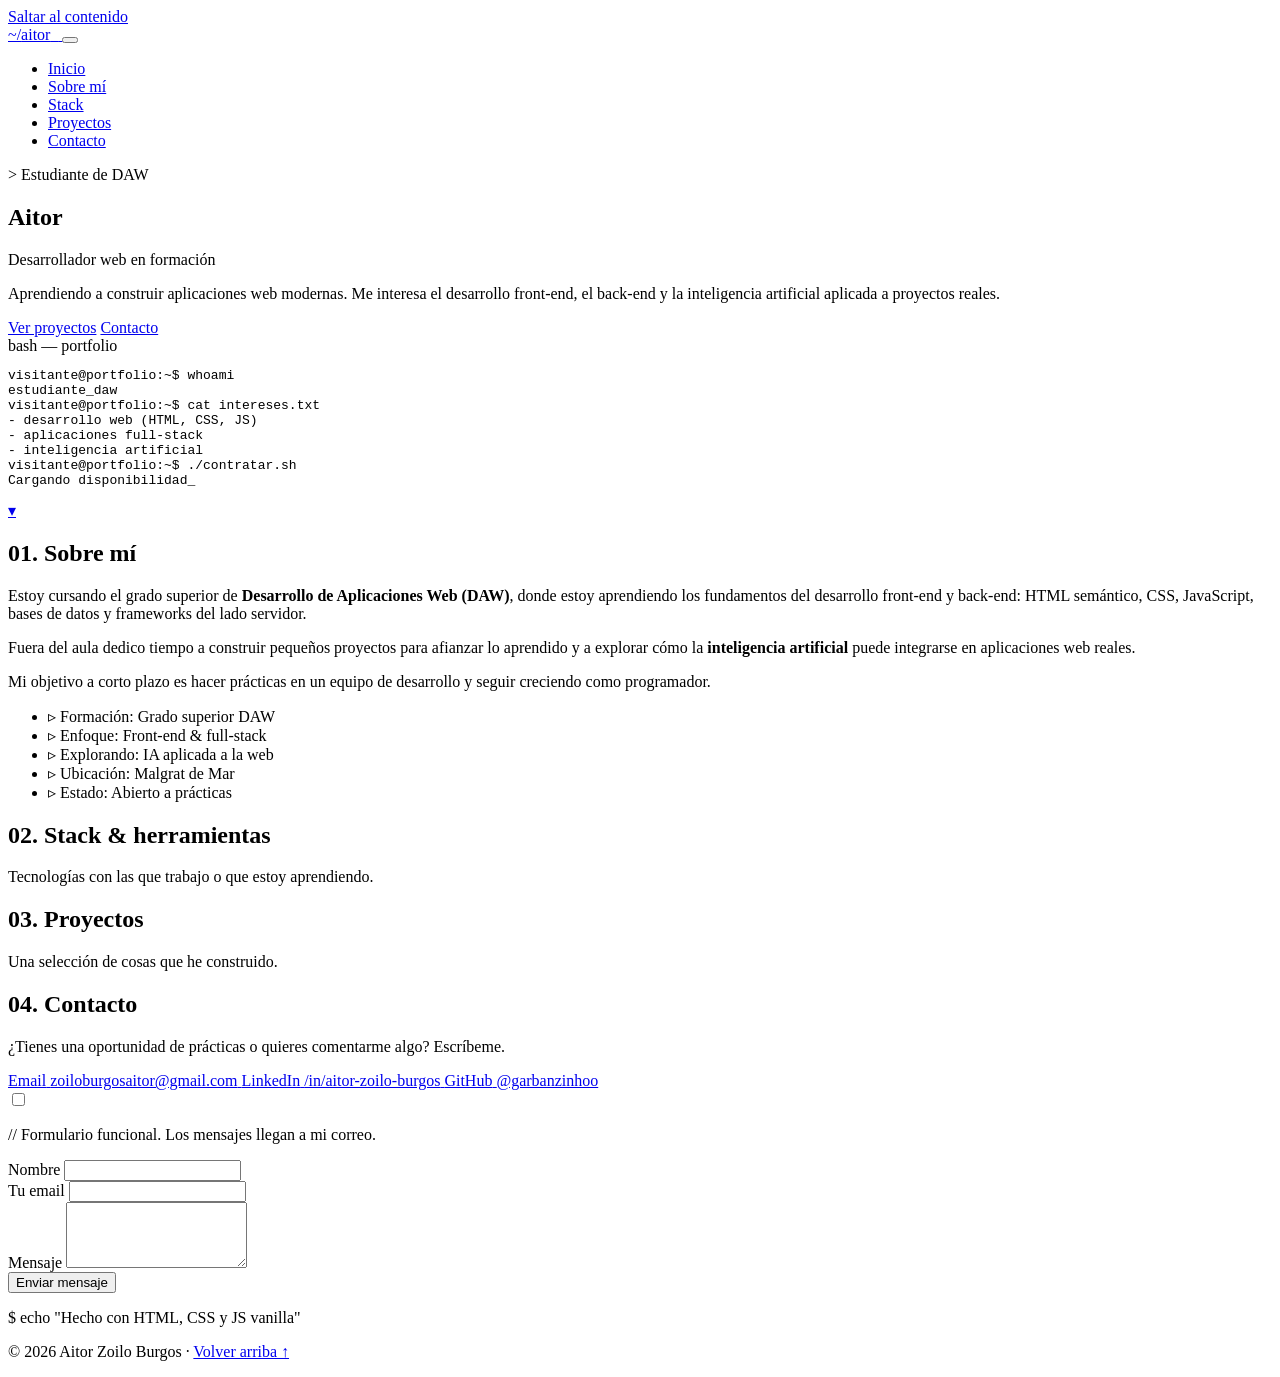
==== index.html @ f39ef953 "Add initial portfolio website structure Initial commit of the portfolio website for Aitor Zoilo Burg" ====
<!DOCTYPE html>
<html lang="es">
<head>
  <meta charset="UTF-8" />
  <meta name="viewport" content="width=device-width, initial-scale=1.0" />

  <title>Aitor Zoilo Burgos — Estudiante de DAW</title>
  <meta name="description" content="Portfolio de Aitor Zoilo Burgos, estudiante de Desarrollo de Aplicaciones Web (DAW). Desarrollo web, aplicaciones e IA." />
  <meta name="author" content="Aitor Zoilo Burgos" />

  <!-- Open Graph (opcional, para cuando compartas el enlace) -->
  <meta property="og:title" content="Aitor Zoilo Burgos — Portfolio" />
  <meta property="og:description" content="Estudiante de DAW · Desarrollo web en formación" />
  <meta property="og:type" content="website" />

  <link rel="icon" href="assets/favicon.svg" type="image/svg+xml" />
  <link rel="stylesheet" href="css/styles.css" />
</head>
<body>
  <a class="skip-link" href="#inicio">Saltar al contenido</a>

  <!-- ============================ NAV ============================ -->
  <header class="site-header" id="top">
    <div class="container nav-inner">
      <a href="#inicio" class="brand" aria-label="Ir al inicio">
        <span class="brand-prompt">~/</span><span class="brand-name">aitor</span><span class="brand-caret" aria-hidden="true">_</span>
      </a>

      <button
        class="nav-toggle"
        id="navToggle"
        aria-expanded="false"
        aria-controls="navMenu"
        aria-label="Abrir menú de navegación"
      >
        <span class="nav-toggle-bar" aria-hidden="true"></span>
        <span class="nav-toggle-bar" aria-hidden="true"></span>
        <span class="nav-toggle-bar" aria-hidden="true"></span>
      </button>

      <nav class="nav" aria-label="Navegación principal">
        <ul class="nav-menu" id="navMenu">
          <li><a href="#inicio">Inicio</a></li>
          <li><a href="#sobre-mi">Sobre mí</a></li>
          <li><a href="#stack">Stack</a></li>
          <li><a href="#proyectos">Proyectos</a></li>
          <li><a href="#contacto">Contacto</a></li>
        </ul>
      </nav>
    </div>
  </header>

  <main>
    <!-- ============================ HERO ============================ -->
    <section id="inicio" class="hero">
      <div class="container hero-inner">
        <div class="hero-text reveal">
          <p class="hero-eyebrow"><span class="accent">&gt;</span> Estudiante de DAW</p>

          <h1 class="hero-title">Aitor</h1>

          <p class="hero-role">
            Desarrollador web <span class="accent">en formación</span>
          </p>

          <p class="hero-tagline">
            <!-- TODO: 1–2 frases de presentación -->
            Aprendiendo a construir aplicaciones web modernas. Me interesa el
            desarrollo front-end, el back-end y la inteligencia artificial
            aplicada a proyectos reales.
          </p>

          <div class="hero-cta">
            <a href="#proyectos" class="btn btn-primary">Ver proyectos</a>
            <a href="#contacto" class="btn btn-ghost">Contacto</a>
          </div>
        </div>

        <!-- Detalle decorativo tipo terminal -->
        <div class="terminal reveal" aria-hidden="true">
          <div class="terminal-bar">
            <span class="terminal-dot"></span>
            <span class="terminal-dot"></span>
            <span class="terminal-dot"></span>
            <span class="terminal-title">bash — portfolio</span>
          </div>
          <pre class="terminal-body"><code><span class="t-prompt">visitante@portfolio:~$</span> whoami
<span class="t-out">estudiante_daw</span>
<span class="t-prompt">visitante@portfolio:~$</span> cat intereses.txt
<span class="t-out">- desarrollo web (HTML, CSS, JS)
- aplicaciones full-stack
- inteligencia artificial</span>
<span class="t-prompt">visitante@portfolio:~$</span> ./contratar.sh
<span class="t-out t-typing">Cargando disponibilidad</span><span class="t-caret">_</span></code></pre>
        </div>
      </div>

      <a href="#sobre-mi" class="scroll-hint" aria-label="Bajar a Sobre mí">
        <span aria-hidden="true">▾</span>
      </a>
    </section>

    <!-- ============================ SOBRE MÍ ============================ -->
    <section id="sobre-mi" class="section section-alt">
      <div class="container">
        <h2 class="section-title reveal"><span class="section-index">01.</span> Sobre mí</h2>

        <div class="about-grid">
          <div class="about-text reveal">
            <!-- TODO: reescribe con tu historia real -->
            <p>
              Estoy cursando el grado superior de <strong>Desarrollo de
              Aplicaciones Web (DAW)</strong>, donde estoy aprendiendo los
              fundamentos del desarrollo front-end y back-end: HTML semántico,
              CSS, JavaScript, bases de datos y frameworks del lado servidor.
            </p>
            <p>
              Fuera del aula dedico tiempo a construir pequeños proyectos para
              afianzar lo aprendido y a explorar cómo la <strong>inteligencia
              artificial</strong> puede integrarse en aplicaciones web reales.
            </p>
            <p>
              Mi objetivo a corto plazo es hacer prácticas en un equipo de
              desarrollo y seguir creciendo como programador.
            </p>
          </div>

          <ul class="about-facts reveal">
            <li><span class="accent">▹</span> Formación: Grado superior DAW</li>
            <li><span class="accent">▹</span> Enfoque: Front-end &amp; full-stack</li>
            <li><span class="accent">▹</span> Explorando: IA aplicada a la web</li>
            <li><span class="accent">▹</span> Ubicación: Malgrat de Mar</li>
            <li><span class="accent">▹</span> Estado: Abierto a prácticas</li>
          </ul>
        </div>
      </div>
    </section>

    <!-- ============================ STACK ============================ -->
    <section id="stack" class="section">
      <div class="container">
        <h2 class="section-title reveal"><span class="section-index">02.</span> Stack &amp; herramientas</h2>
        <p class="section-lead reveal">
          Tecnologías con las que trabajo o que estoy aprendiendo.
          <!-- TODO: edita el array `skills` en js/projects.js -->
        </p>

        <!-- Se rellena desde JS (array `skills` en js/projects.js) -->
        <ul class="skills-grid" id="skillsGrid" aria-live="polite"></ul>
      </div>
    </section>

    <!-- ============================ PROYECTOS ============================ -->
    <section id="proyectos" class="section section-alt">
      <div class="container">
        <h2 class="section-title reveal"><span class="section-index">03.</span> Proyectos</h2>
        <p class="section-lead reveal">
          Una selección de cosas que he construido.
          <!-- TODO: edita el array `projects` en js/projects.js -->
        </p>

        <!-- Se rellena desde JS (array `projects` en js/projects.js) -->
        <div class="projects-grid" id="projectsGrid"></div>

        <!-- Fallback si el JS no carga o el array está vacío -->
        <noscript>
          <p class="section-lead">Activa JavaScript para ver los proyectos.</p>
        </noscript>
      </div>
    </section>

    <!-- ============================ CONTACTO ============================ -->
    <section id="contacto" class="section">
      <div class="container contact-inner">
        <h2 class="section-title reveal"><span class="section-index">04.</span> Contacto</h2>
        <p class="section-lead reveal">
          ¿Tienes una oportunidad de prácticas o quieres comentarme algo?
          Escríbeme.
        </p>

        <div class="contact-links reveal">
          <a class="contact-link" href="mailto:zoiloburgosaitor@gmail.com">
            <span class="contact-link-label">Email</span>
            <span class="contact-link-value">zoiloburgosaitor@gmail.com</span>
          </a>
          <a class="contact-link" href="https://www.linkedin.com/in/aitor-zoilo-burgos-a5080728b" target="_blank" rel="noopener noreferrer">
            <span class="contact-link-label">LinkedIn</span>
            <span class="contact-link-value">/in/aitor-zoilo-burgos</span>
          </a>
          <a class="contact-link" href="https://github.com/garbanzinhoo" target="_blank" rel="noopener noreferrer">
            <span class="contact-link-label">GitHub</span>
            <span class="contact-link-value">@garbanzinhoo</span>
          </a>
        </div>

        <!-- Formulario REAL con Web3Forms (https://web3forms.com) — sin backend propio.
             Funciona desde cualquier sitio, incluido localhost. Envía el mensaje
             directamente al correo asociado al access_key.

             PASO ÚNICO (2 min, gratis, sin registro):
               1. Entra en https://web3forms.com
               2. Escribe tu correo (zoiloburgosaitor@gmail.com) y pulsa "Create Access Key".
               3. Te llega un "Access Key" (un UUID) al correo. Cópialo.
               4. Pégalo abajo en value="..." del input name="access_key".
             A partir de ahí, cada envío te llega por email. Plan gratuito: 250 envíos/mes. -->
        <form
          class="contact-form reveal"
          id="contactForm"
          action="https://api.web3forms.com/submit"
          method="POST"
          novalidate
        >
          <!-- Access Key de web3forms.com (asociada a zoiloburgosaitor@gmail.com) -->
          <input type="hidden" name="access_key" value="c14deaba-7ed2-4c0e-9a61-366bfb06e9a6" />
          <input type="hidden" name="subject" value="Nuevo mensaje desde el portfolio" />
          <input type="hidden" name="from_name" value="Portfolio · Aitor Zoilo Burgos" />
          <!-- Opcional: si quieres que sin JS te lleve a tu página de gracias,
               pon aquí la URL COMPLETA tras desplegar, p. ej.
               value="https://tu-portfolio.netlify.app/gracias.html" -->
          <input type="hidden" name="redirect" value="" />
          <!-- Trampa anti-spam de Web3Forms: debe quedarse SIN marcar -->
          <input type="checkbox" name="botcheck" class="hp-field" tabindex="-1" autocomplete="off" aria-hidden="true" />

          <p class="contact-form-note">
            <span class="accent">//</span> Formulario funcional. Los mensajes llegan a mi correo.
          </p>
          <div class="form-row">
            <label for="cf-name">Nombre</label>
            <input type="text" id="cf-name" name="name" autocomplete="name" required />
          </div>
          <div class="form-row">
            <label for="cf-email">Tu email</label>
            <input type="email" id="cf-email" name="email" autocomplete="email" required />
          </div>
          <div class="form-row">
            <label for="cf-message">Mensaje</label>
            <textarea id="cf-message" name="message" rows="4" required></textarea>
          </div>
          <button type="submit" class="btn btn-primary">Enviar mensaje</button>
          <p class="form-feedback" id="formFeedback" role="status" aria-live="polite"></p>
        </form>
      </div>
    </section>
  </main>

  <!-- ============================ FOOTER ============================ -->
  <footer class="site-footer">
    <div class="container footer-inner">
      <p>
        <span class="accent">$</span> echo "Hecho con HTML, CSS y JS vanilla"
      </p>
      <p class="footer-meta">
        &copy; <span id="year">2026</span> Aitor Zoilo Burgos ·
        <a href="#top">Volver arriba ↑</a>
      </p>
    </div>
  </footer>

  <!-- Datos primero, lógica después. Sin módulos: variables globales `projects` y `skills`. -->
  <script src="js/projects.js"></script>
  <script src="js/main.js"></script>
</body>
</html>
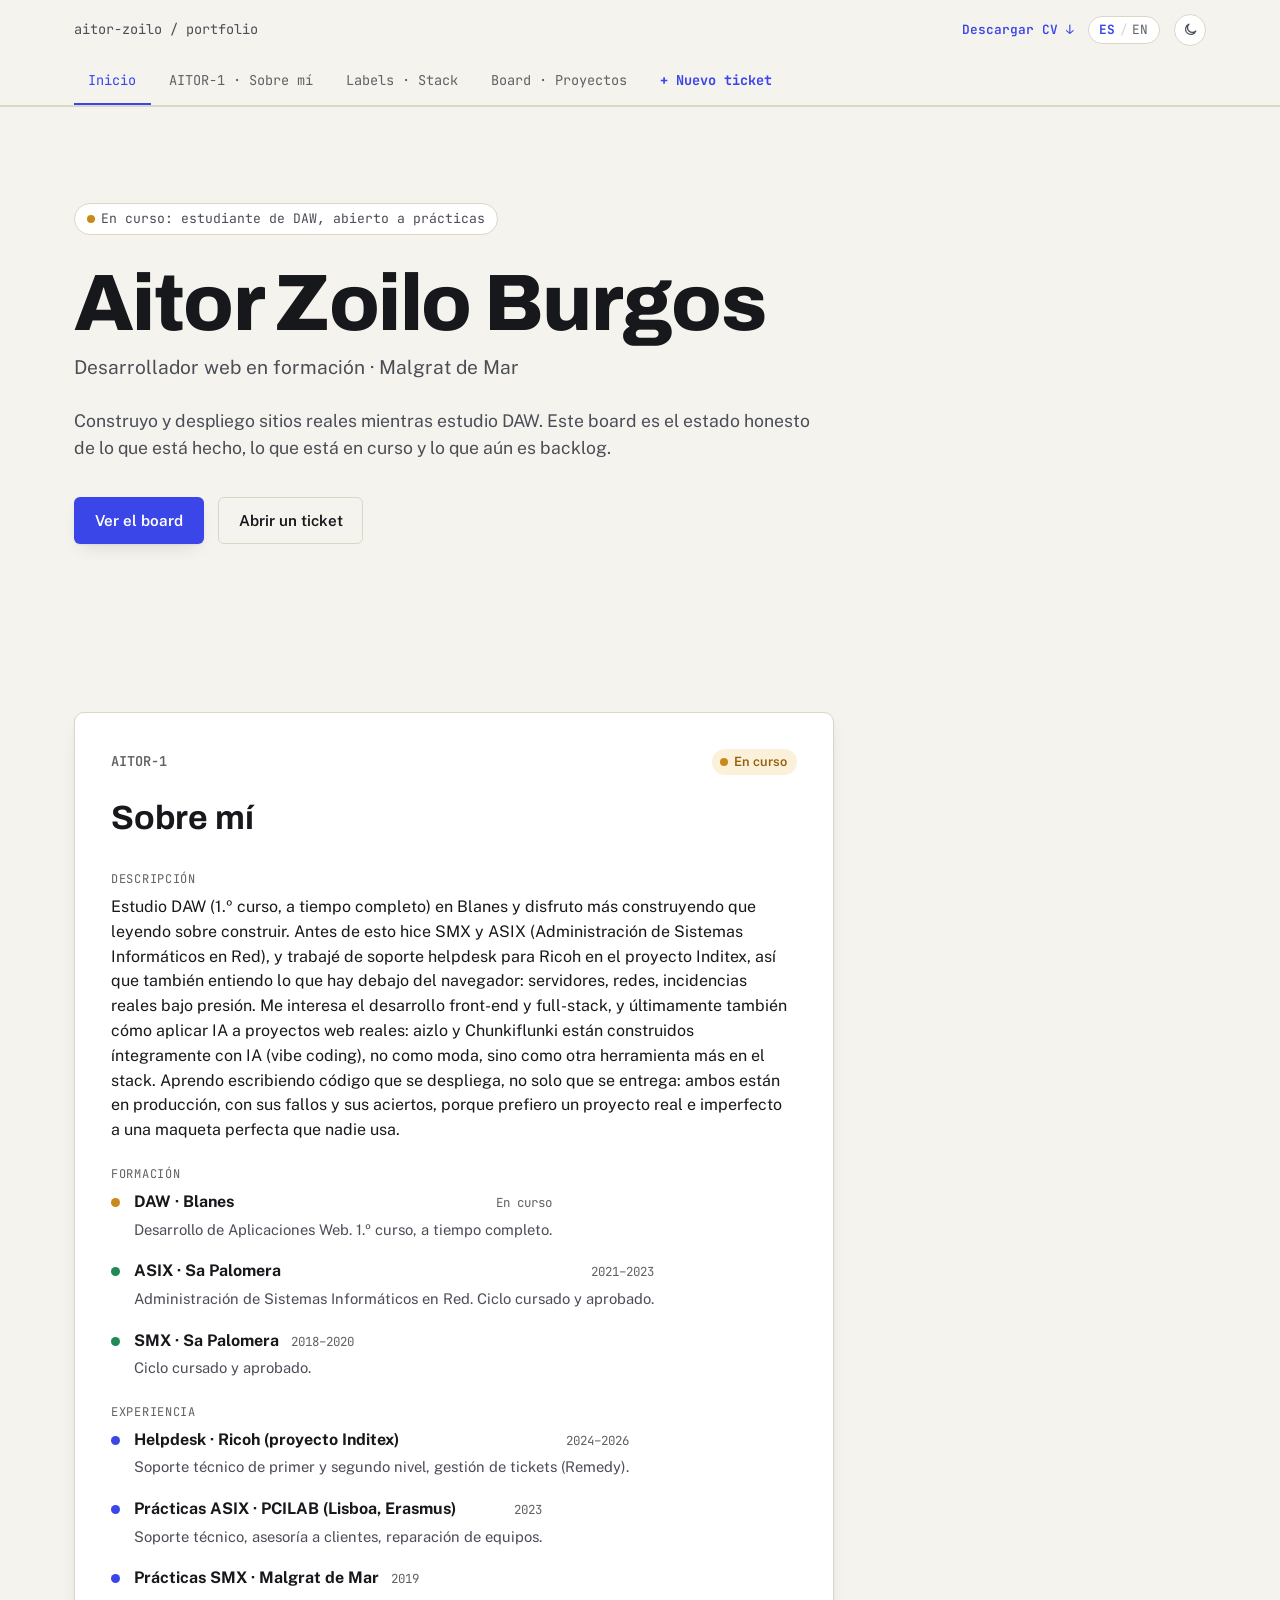
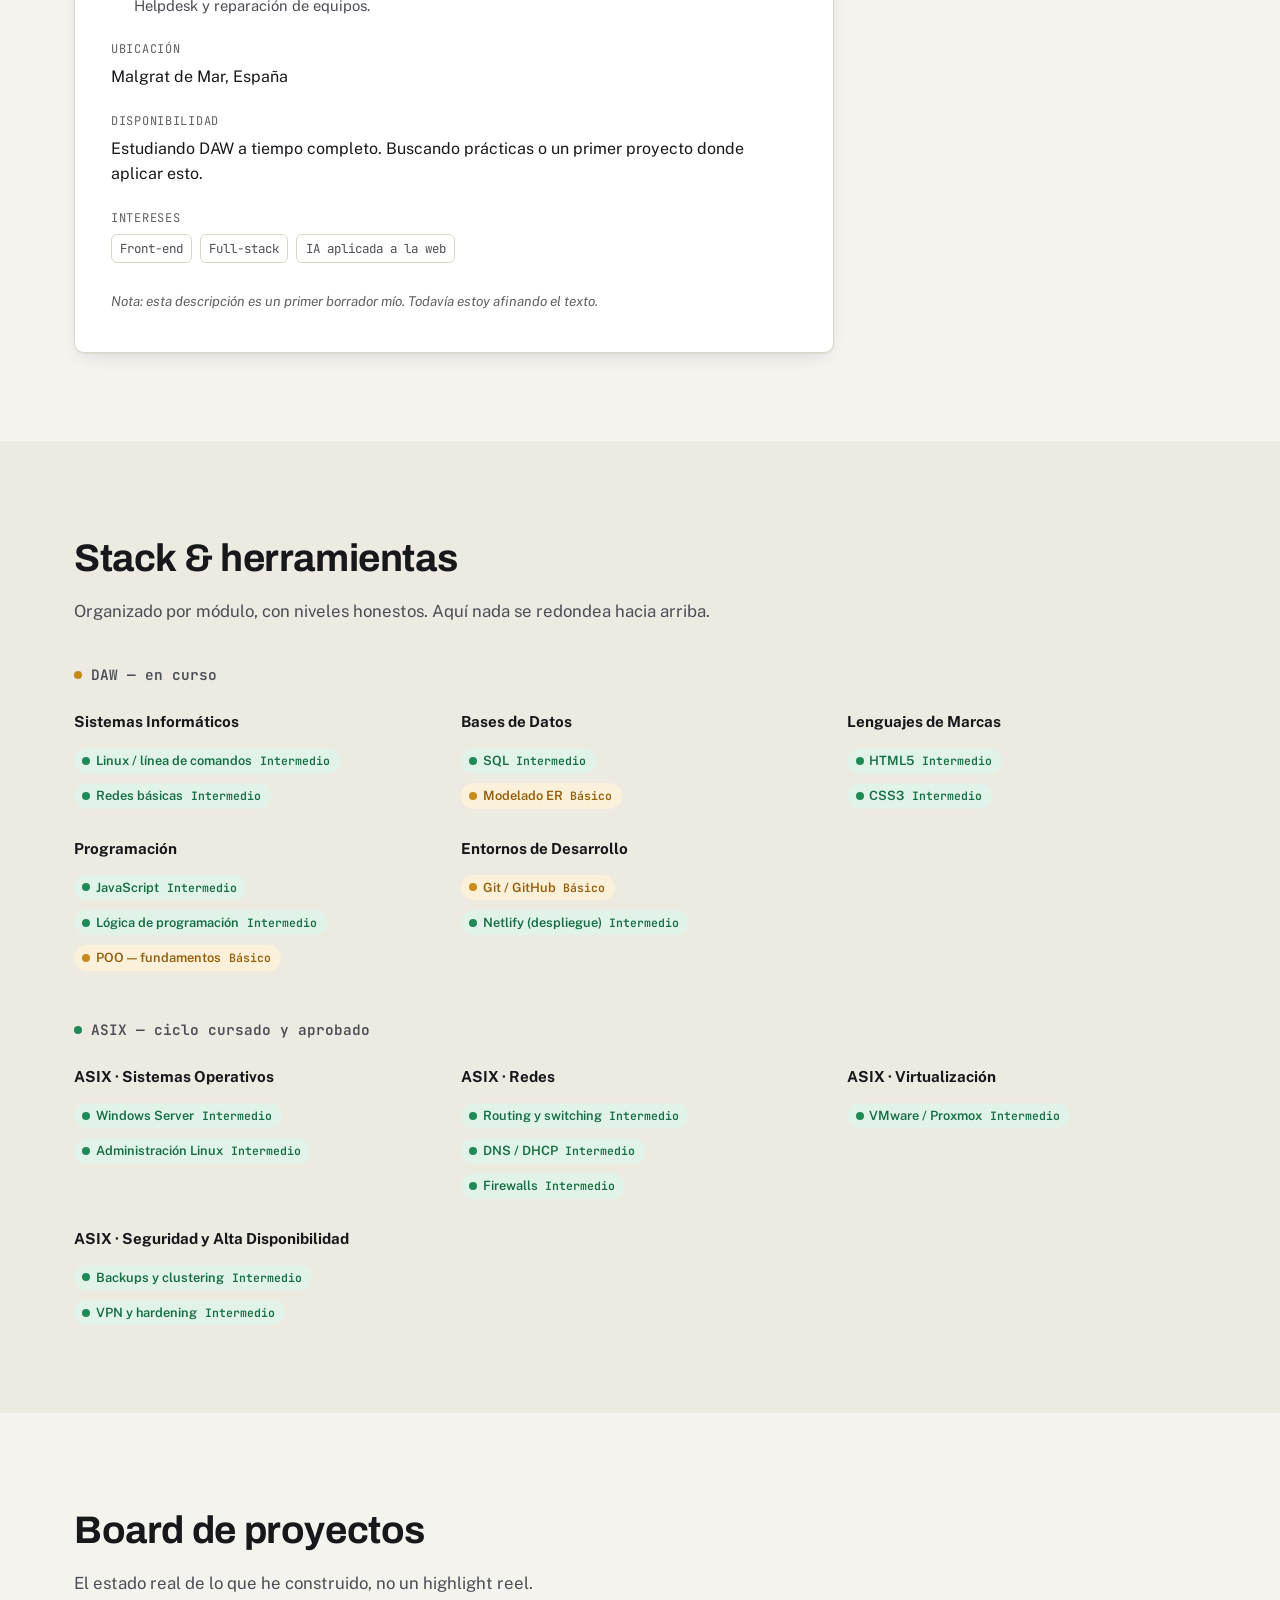
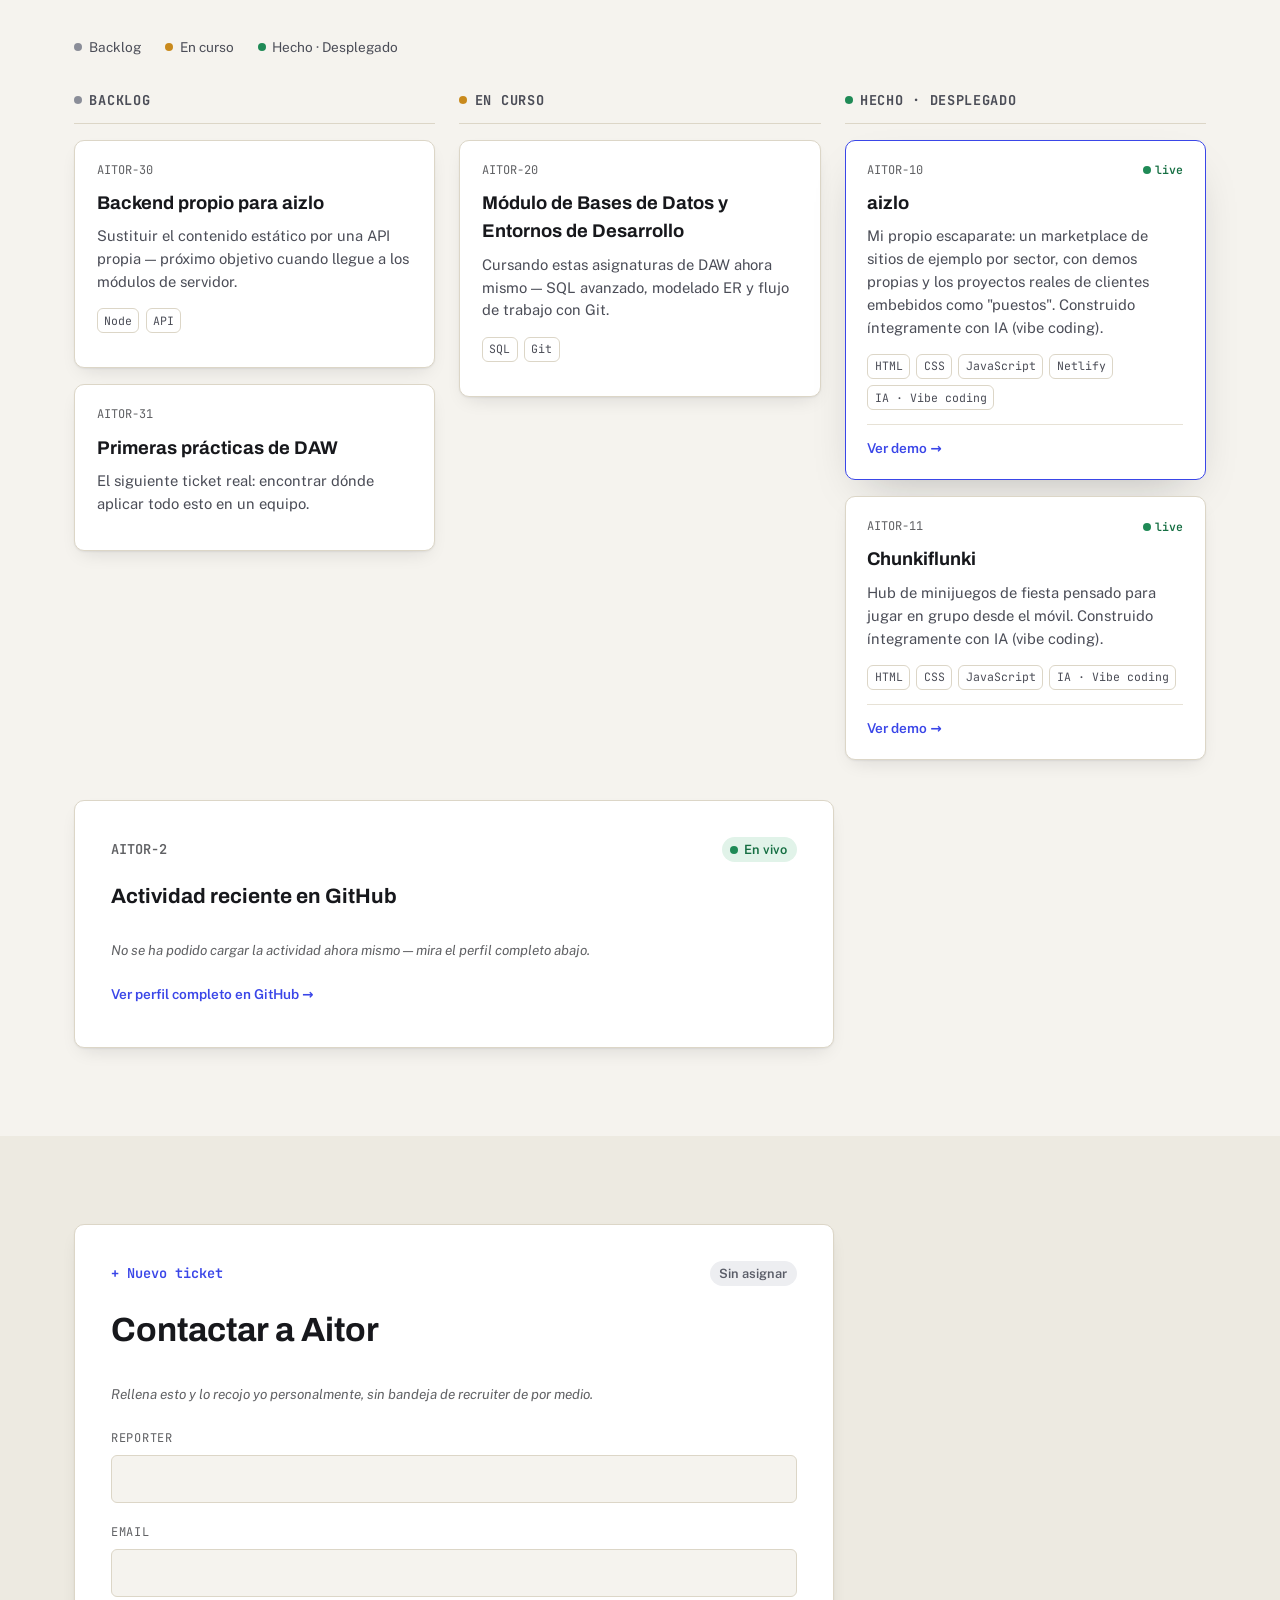
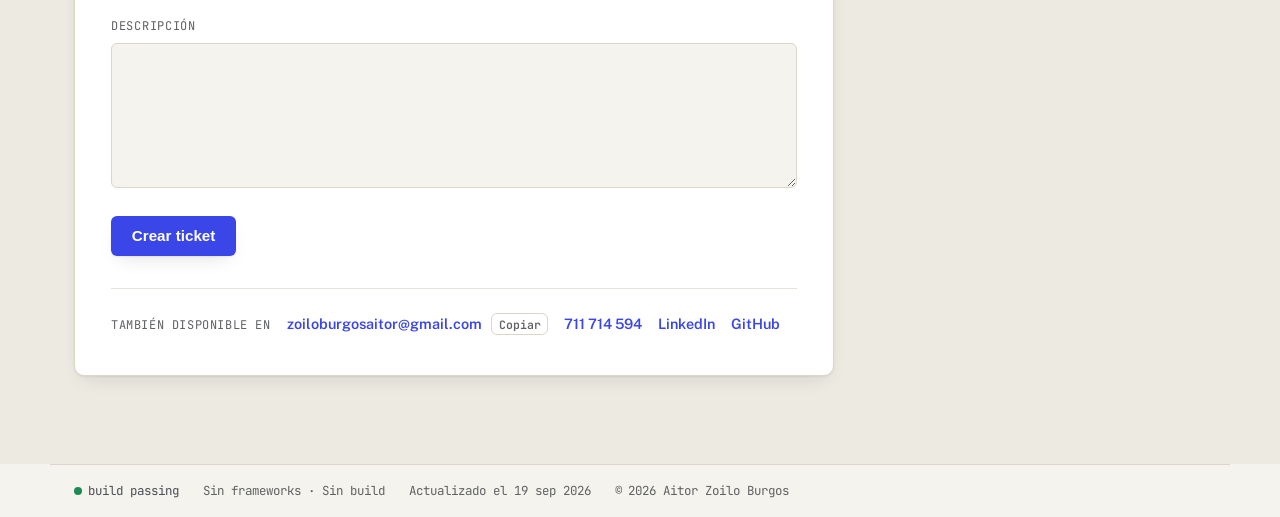
==== commit 9fb03a76: "Initial commit: portfolio board redesign Kanban/sprint-board portfolio for Aitor Zoilo Burgos (DAW s" ====
--- a/index.html
+++ b/index.html
@@ -1,264 +1,368 @@
 <!DOCTYPE html>
 <html lang="es">
 <head>
-  <meta charset="UTF-8" />
-  <meta name="viewport" content="width=device-width, initial-scale=1.0" />
-
-  <title>Aitor Zoilo Burgos — Estudiante de DAW</title>
-  <meta name="description" content="Portfolio de Aitor Zoilo Burgos, estudiante de Desarrollo de Aplicaciones Web (DAW). Desarrollo web, aplicaciones e IA." />
-  <meta name="author" content="Aitor Zoilo Burgos" />
-
-  <!-- Open Graph (opcional, para cuando compartas el enlace) -->
-  <meta property="og:title" content="Aitor Zoilo Burgos — Portfolio" />
-  <meta property="og:description" content="Estudiante de DAW · Desarrollo web en formación" />
-  <meta property="og:type" content="website" />
-
-  <link rel="icon" href="assets/favicon.svg" type="image/svg+xml" />
-  <link rel="stylesheet" href="css/styles.css" />
+<meta charset="UTF-8" />
+<meta name="viewport" content="width=device-width, initial-scale=1" />
+<title>Aitor Zoilo Burgos — Estudiante de DAW</title>
+<meta name="description" content="Portfolio de Aitor Zoilo Burgos, estudiante de DAW en Malgrat de Mar. Proyectos reales en producción, stack en formación y contacto directo." />
+<meta name="color-scheme" content="light dark" />
+<script>
+  (function () {
+    try {
+      var t = localStorage.getItem("aitor-portfolio-theme");
+      if (t === "light" || t === "dark") document.documentElement.setAttribute("data-theme", t);
+    } catch (e) {}
+  })();
+</script>
+
+<!-- Open Graph / redes sociales (LinkedIn, WhatsApp, etc.) -->
+<meta property="og:type" content="website" />
+<meta property="og:site_name" content="Aitor Zoilo Burgos — Portfolio" />
+<meta property="og:title" content="Aitor Zoilo Burgos — Desarrollador web en formación" />
+<meta property="og:description" content="Estudiante de DAW con ASIX ya aprobado. Proyectos reales en producción, stack honesto y contacto directo." />
+<meta property="og:image" content="PEGA_AQUI_TU_DOMINIO/assets/og-image.png" />
+<meta property="og:image:width" content="1200" />
+<meta property="og:image:height" content="630" />
+<meta property="og:url" content="PEGA_AQUI_TU_DOMINIO/" />
+<meta property="og:locale" content="es_ES" />
+
+<meta name="twitter:card" content="summary_large_image" />
+<meta name="twitter:title" content="Aitor Zoilo Burgos — Desarrollador web en formación" />
+<meta name="twitter:description" content="Estudiante de DAW con ASIX ya aprobado. Proyectos reales en producción, stack honesto y contacto directo." />
+<meta name="twitter:image" content="PEGA_AQUI_TU_DOMINIO/assets/og-image.png" />
+<link rel="icon" type="image/svg+xml" href="assets/favicon.svg" />
+<link rel="preconnect" href="https://fonts.googleapis.com" />
+<link rel="preconnect" href="https://fonts.gstatic.com" crossorigin />
+<link href="https://fonts.googleapis.com/css2?family=Archivo:wght@600;700;800&family=Public+Sans:wght@400;500;600&family=JetBrains+Mono:wght@400;500;600&display=swap" rel="stylesheet" />
+<link rel="stylesheet" href="css/styles.css" />
+<link rel="stylesheet" href="css/print.css" media="print" />
+
+<script type="application/ld+json">
+{
+  "@context": "https://schema.org",
+  "@type": "Person",
+  "name": "Aitor Zoilo Burgos",
+  "url": "PEGA_AQUI_TU_DOMINIO/",
+  "jobTitle": "Desarrollador web en formación",
+  "email": "mailto:zoiloburgosaitor@gmail.com",
+  "telephone": "+34711714594",
+  "address": {
+    "@type": "PostalAddress",
+    "addressLocality": "Malgrat de Mar",
+    "addressCountry": "ES"
+  },
+  "alumniOf": ["Sa Palomera"],
+  "knowsAbout": [
+    "HTML5", "CSS3", "JavaScript", "SQL", "Git", "Linux",
+    "Windows Server", "Redes", "Administración de sistemas", "Desarrollo web"
+  ],
+  "sameAs": [
+    "https://www.linkedin.com/in/aitor-zoilo-burgos-a5080728b",
+    "https://github.com/garbanzinhoo"
+  ]
+}
+</script>
 </head>
 <body>
-  <a class="skip-link" href="#inicio">Saltar al contenido</a>
-
-  <!-- ============================ NAV ============================ -->
-  <header class="site-header" id="top">
-    <div class="container nav-inner">
-      <a href="#inicio" class="brand" aria-label="Ir al inicio">
-        <span class="brand-prompt">~/</span><span class="brand-name">aitor</span><span class="brand-caret" aria-hidden="true">_</span>
-      </a>
-
-      <button
-        class="nav-toggle"
-        id="navToggle"
-        aria-expanded="false"
-        aria-controls="navMenu"
-        aria-label="Abrir menú de navegación"
-      >
-        <span class="nav-toggle-bar" aria-hidden="true"></span>
-        <span class="nav-toggle-bar" aria-hidden="true"></span>
-        <span class="nav-toggle-bar" aria-hidden="true"></span>
+<a class="skip-link" href="#contenido">Saltar al contenido</a>
+
+<header class="topbar">
+  <div class="topbar__inner">
+    <a class="topbar__repo" href="#inicio" data-en="aitor-zoilo / portfolio">aitor-zoilo / portfolio</a>
+    <div class="topbar__actions">
+      <a class="cv-link" href="assets/cv-aitor-zoilo-burgos.pdf" download data-en="Download CV ↓">Descargar CV ↓</a>
+      <button class="lang-switch" id="langSwitch" type="button" aria-label="Cambiar idioma / Switch language">
+        <span class="lang-switch__opt" data-lang="es" aria-current="true">ES</span>
+        <span class="lang-switch__sep">/</span>
+        <span class="lang-switch__opt" data-lang="en">EN</span>
       </button>
-
-      <nav class="nav" aria-label="Navegación principal">
-        <ul class="nav-menu" id="navMenu">
-          <li><a href="#inicio">Inicio</a></li>
-          <li><a href="#sobre-mi">Sobre mí</a></li>
-          <li><a href="#stack">Stack</a></li>
-          <li><a href="#proyectos">Proyectos</a></li>
-          <li><a href="#contacto">Contacto</a></li>
-        </ul>
-      </nav>
-    </div>
-  </header>
-
-  <main>
-    <!-- ============================ HERO ============================ -->
-    <section id="inicio" class="hero">
-      <div class="container hero-inner">
-        <div class="hero-text reveal">
-          <p class="hero-eyebrow"><span class="accent">&gt;</span> Estudiante de DAW</p>
-
-          <h1 class="hero-title">Aitor</h1>
-
-          <p class="hero-role">
-            Desarrollador web <span class="accent">en formación</span>
-          </p>
-
-          <p class="hero-tagline">
-            <!-- TODO: 1–2 frases de presentación -->
-            Aprendiendo a construir aplicaciones web modernas. Me interesa el
-            desarrollo front-end, el back-end y la inteligencia artificial
-            aplicada a proyectos reales.
-          </p>
-
-          <div class="hero-cta">
-            <a href="#proyectos" class="btn btn-primary">Ver proyectos</a>
-            <a href="#contacto" class="btn btn-ghost">Contacto</a>
-          </div>
-        </div>
-
-        <!-- Detalle decorativo tipo terminal -->
-        <div class="terminal reveal" aria-hidden="true">
-          <div class="terminal-bar">
-            <span class="terminal-dot"></span>
-            <span class="terminal-dot"></span>
-            <span class="terminal-dot"></span>
-            <span class="terminal-title">bash — portfolio</span>
-          </div>
-          <pre class="terminal-body"><code><span class="t-prompt">visitante@portfolio:~$</span> whoami
-<span class="t-out">estudiante_daw</span>
-<span class="t-prompt">visitante@portfolio:~$</span> cat intereses.txt
-<span class="t-out">- desarrollo web (HTML, CSS, JS)
-- aplicaciones full-stack
-- inteligencia artificial</span>
-<span class="t-prompt">visitante@portfolio:~$</span> ./contratar.sh
-<span class="t-out t-typing">Cargando disponibilidad</span><span class="t-caret">_</span></code></pre>
-        </div>
-      </div>
-
-      <a href="#sobre-mi" class="scroll-hint" aria-label="Bajar a Sobre mí">
-        <span aria-hidden="true">▾</span>
-      </a>
-    </section>
-
-    <!-- ============================ SOBRE MÍ ============================ -->
-    <section id="sobre-mi" class="section section-alt">
-      <div class="container">
-        <h2 class="section-title reveal"><span class="section-index">01.</span> Sobre mí</h2>
-
-        <div class="about-grid">
-          <div class="about-text reveal">
-            <!-- TODO: reescribe con tu historia real -->
-            <p>
-              Estoy cursando el grado superior de <strong>Desarrollo de
-              Aplicaciones Web (DAW)</strong>, donde estoy aprendiendo los
-              fundamentos del desarrollo front-end y back-end: HTML semántico,
-              CSS, JavaScript, bases de datos y frameworks del lado servidor.
-            </p>
-            <p>
-              Fuera del aula dedico tiempo a construir pequeños proyectos para
-              afianzar lo aprendido y a explorar cómo la <strong>inteligencia
-              artificial</strong> puede integrarse en aplicaciones web reales.
-            </p>
-            <p>
-              Mi objetivo a corto plazo es hacer prácticas en un equipo de
-              desarrollo y seguir creciendo como programador.
-            </p>
-          </div>
-
-          <ul class="about-facts reveal">
-            <li><span class="accent">▹</span> Formación: Grado superior DAW</li>
-            <li><span class="accent">▹</span> Enfoque: Front-end &amp; full-stack</li>
-            <li><span class="accent">▹</span> Explorando: IA aplicada a la web</li>
-            <li><span class="accent">▹</span> Ubicación: Malgrat de Mar</li>
-            <li><span class="accent">▹</span> Estado: Abierto a prácticas</li>
-          </ul>
-        </div>
-      </div>
-    </section>
-
-    <!-- ============================ STACK ============================ -->
-    <section id="stack" class="section">
-      <div class="container">
-        <h2 class="section-title reveal"><span class="section-index">02.</span> Stack &amp; herramientas</h2>
-        <p class="section-lead reveal">
-          Tecnologías con las que trabajo o que estoy aprendiendo.
-          <!-- TODO: edita el array `skills` en js/projects.js -->
-        </p>
-
-        <!-- Se rellena desde JS (array `skills` en js/projects.js) -->
-        <ul class="skills-grid" id="skillsGrid" aria-live="polite"></ul>
-      </div>
-    </section>
-
-    <!-- ============================ PROYECTOS ============================ -->
-    <section id="proyectos" class="section section-alt">
-      <div class="container">
-        <h2 class="section-title reveal"><span class="section-index">03.</span> Proyectos</h2>
-        <p class="section-lead reveal">
-          Una selección de cosas que he construido.
-          <!-- TODO: edita el array `projects` en js/projects.js -->
-        </p>
-
-        <!-- Se rellena desde JS (array `projects` en js/projects.js) -->
-        <div class="projects-grid" id="projectsGrid"></div>
-
-        <!-- Fallback si el JS no carga o el array está vacío -->
-        <noscript>
-          <p class="section-lead">Activa JavaScript para ver los proyectos.</p>
-        </noscript>
-      </div>
-    </section>
-
-    <!-- ============================ CONTACTO ============================ -->
-    <section id="contacto" class="section">
-      <div class="container contact-inner">
-        <h2 class="section-title reveal"><span class="section-index">04.</span> Contacto</h2>
-        <p class="section-lead reveal">
-          ¿Tienes una oportunidad de prácticas o quieres comentarme algo?
-          Escríbeme.
-        </p>
-
-        <div class="contact-links reveal">
-          <a class="contact-link" href="mailto:zoiloburgosaitor@gmail.com">
-            <span class="contact-link-label">Email</span>
-            <span class="contact-link-value">zoiloburgosaitor@gmail.com</span>
-          </a>
-          <a class="contact-link" href="https://www.linkedin.com/in/aitor-zoilo-burgos-a5080728b" target="_blank" rel="noopener noreferrer">
-            <span class="contact-link-label">LinkedIn</span>
-            <span class="contact-link-value">/in/aitor-zoilo-burgos</span>
-          </a>
-          <a class="contact-link" href="https://github.com/garbanzinhoo" target="_blank" rel="noopener noreferrer">
-            <span class="contact-link-label">GitHub</span>
-            <span class="contact-link-value">@garbanzinhoo</span>
-          </a>
-        </div>
-
-        <!-- Formulario REAL con Web3Forms (https://web3forms.com) — sin backend propio.
-             Funciona desde cualquier sitio, incluido localhost. Envía el mensaje
-             directamente al correo asociado al access_key.
-
-             PASO ÚNICO (2 min, gratis, sin registro):
-               1. Entra en https://web3forms.com
-               2. Escribe tu correo (zoiloburgosaitor@gmail.com) y pulsa "Create Access Key".
-               3. Te llega un "Access Key" (un UUID) al correo. Cópialo.
-               4. Pégalo abajo en value="..." del input name="access_key".
-             A partir de ahí, cada envío te llega por email. Plan gratuito: 250 envíos/mes. -->
-        <form
-          class="contact-form reveal"
-          id="contactForm"
-          action="https://api.web3forms.com/submit"
-          method="POST"
-          novalidate
-        >
-          <!-- Access Key de web3forms.com (asociada a zoiloburgosaitor@gmail.com) -->
-          <input type="hidden" name="access_key" value="c14deaba-7ed2-4c0e-9a61-366bfb06e9a6" />
-          <input type="hidden" name="subject" value="Nuevo mensaje desde el portfolio" />
-          <input type="hidden" name="from_name" value="Portfolio · Aitor Zoilo Burgos" />
-          <!-- Opcional: si quieres que sin JS te lleve a tu página de gracias,
-               pon aquí la URL COMPLETA tras desplegar, p. ej.
-               value="https://tu-portfolio.netlify.app/gracias.html" -->
+      <button class="theme-toggle" id="themeToggle" type="button" aria-label="Cambiar tema claro/oscuro / Toggle light/dark theme">
+        <svg class="theme-toggle__icon theme-toggle__icon--sun" viewBox="0 0 24 24" width="15" height="15" fill="none" stroke="currentColor" stroke-width="2" stroke-linecap="round" aria-hidden="true">
+          <circle cx="12" cy="12" r="4" /><path d="M12 3v2M12 19v2M4.2 4.2l1.4 1.4M18.4 18.4l1.4 1.4M3 12h2M19 12h2M4.2 19.8l1.4-1.4M18.4 5.6l1.4-1.4" />
+        </svg>
+        <svg class="theme-toggle__icon theme-toggle__icon--moon" viewBox="0 0 24 24" width="15" height="15" fill="none" stroke="currentColor" stroke-width="2" stroke-linecap="round" stroke-linejoin="round" aria-hidden="true">
+          <path d="M20.5 14.5A8.5 8.5 0 1 1 9.5 3.5a7 7 0 0 0 11 11Z" />
+        </svg>
+      </button>
+    </div>
+  </div>
+  <nav class="tabbar" aria-label="Secciones del portfolio / Portfolio sections">
+    <div class="tabbar__inner">
+      <a href="#inicio" class="tabbar__tab is-active" data-en="Inicio">Inicio</a>
+      <a href="#sobre-mi" class="tabbar__tab" data-en="AITOR-1 · Sobre mí">AITOR-1 · Sobre mí</a>
+      <a href="#stack" class="tabbar__tab" data-en="Labels · Stack">Labels · Stack</a>
+      <a href="#proyectos" class="tabbar__tab" data-en="Board · Proyectos">Board · Proyectos</a>
+      <a href="#contacto" class="tabbar__tab tabbar__tab--cta" data-en="+ Nuevo ticket">+ Nuevo ticket</a>
+    </div>
+  </nav>
+</header>
+
+<main id="contenido">
+
+  <!-- INICIO -->
+  <section class="hero" id="inicio">
+    <div class="hero__inner">
+      <p class="hero__status">
+        <span class="dot dot--doing" aria-hidden="true"></span>
+        <span data-en="In progress: DAW student, open to internships">En curso: estudiante de DAW, abierto a prácticas</span>
+      </p>
+      <h1 class="hero__title">Aitor Zoilo Burgos</h1>
+      <p class="hero__role" data-en="Web developer in training · Malgrat de Mar">Desarrollador web en formación · Malgrat de Mar</p>
+      <p class="hero__pitch" data-en="I build and ship real sites while I study DAW. This board is the honest state of what's done, what's in progress, and what's still backlog.">Construyo y despliego sitios reales mientras estudio DAW. Este board es el estado honesto de lo que está hecho, lo que está en curso y lo que aún es backlog.</p>
+      <div class="hero__actions">
+        <a class="btn btn--primary" href="#proyectos" data-en="View the board">Ver el board</a>
+        <a class="btn btn--ghost" href="#contacto" data-en="Open a ticket">Abrir un ticket</a>
+      </div>
+    </div>
+  </section>
+
+  <!-- SOBRE MI -->
+  <section class="section" id="sobre-mi" aria-labelledby="sobre-mi-title">
+    <div class="section__inner">
+      <div class="ticket ticket--detail">
+        <header class="ticket__head">
+          <span class="ticket__id">AITOR-1</span>
+          <span class="pill pill--doing">
+            <span class="dot dot--doing" aria-hidden="true"></span>
+            <span data-en="In progress">En curso</span>
+          </span>
+        </header>
+        <h2 class="ticket__title" id="sobre-mi-title" data-en="About me">Sobre mí</h2>
+
+        <dl class="ticket__fields">
+          <div class="ticket__field">
+            <dt data-en="Description">Descripción</dt>
+            <dd data-en="I'm studying Web Application Development (DAW) — first year, full-time — in Blanes, and I enjoy building more than reading about building. Before this I completed SMX and ASIX (Network Systems Administration), and worked as helpdesk support for Ricoh on the Inditex project, so I also understand what runs underneath the browser: servers, networking, real incidents under pressure. I'm interested in front-end and full-stack development, and lately in applying AI to real web projects too: aizlo and Chunkiflunki are both built entirely with AI (vibe coding), not as a trend, but as one more tool in the stack. I learn by shipping code, not just submitting it: both are in production, warts and all, because I'd rather ship something real and imperfect than a perfect mockup nobody uses.">
+              Estudio DAW (1.º curso, a tiempo completo) en Blanes y disfruto más construyendo que leyendo sobre construir. Antes de esto hice SMX y ASIX (Administración de Sistemas Informáticos en Red), y trabajé de soporte helpdesk para Ricoh en el proyecto Inditex, así que también entiendo lo que hay debajo del navegador: servidores, redes, incidencias reales bajo presión. Me interesa el desarrollo front-end y full-stack, y últimamente también cómo aplicar IA a proyectos web reales: aizlo y Chunkiflunki están construidos íntegramente con IA (vibe coding), no como moda, sino como otra herramienta más en el stack. Aprendo escribiendo código que se despliega, no solo que se entrega: ambos están en producción, con sus fallos y sus aciertos, porque prefiero un proyecto real e imperfecto a una maqueta perfecta que nadie usa.
+            </dd>
+          </div>
+          <div class="ticket__field">
+            <dt data-en="Education">Formación</dt>
+            <dd>
+              <ul class="timeline">
+                <li class="timeline__item">
+                  <span class="timeline__dot timeline__dot--doing" aria-hidden="true"></span>
+                  <div class="timeline__body">
+                    <div class="timeline__top">
+                      <span class="timeline__role" data-en="DAW · Blanes">DAW · Blanes</span>
+                      <span class="timeline__date" data-en="In progress">En curso</span>
+                    </div>
+                    <p class="timeline__desc" data-en="Web Application Development. 1st year, full-time.">Desarrollo de Aplicaciones Web. 1.º curso, a tiempo completo.</p>
+                  </div>
+                </li>
+                <li class="timeline__item">
+                  <span class="timeline__dot timeline__dot--done" aria-hidden="true"></span>
+                  <div class="timeline__body">
+                    <div class="timeline__top">
+                      <span class="timeline__role" data-en="ASIX · Sa Palomera">ASIX · Sa Palomera</span>
+                      <span class="timeline__date">2021–2023</span>
+                    </div>
+                    <p class="timeline__desc" data-en="Network Systems Administration. Cycle completed and passed.">Administración de Sistemas Informáticos en Red. Ciclo cursado y aprobado.</p>
+                  </div>
+                </li>
+                <li class="timeline__item">
+                  <span class="timeline__dot timeline__dot--done" aria-hidden="true"></span>
+                  <div class="timeline__body">
+                    <div class="timeline__top">
+                      <span class="timeline__role" data-en="SMX · Sa Palomera">SMX · Sa Palomera</span>
+                      <span class="timeline__date">2018–2020</span>
+                    </div>
+                    <p class="timeline__desc" data-en="Cycle completed and passed.">Ciclo cursado y aprobado.</p>
+                  </div>
+                </li>
+              </ul>
+            </dd>
+          </div>
+          <div class="ticket__field">
+            <dt data-en="Experience">Experiencia</dt>
+            <dd>
+              <ul class="timeline">
+                <li class="timeline__item">
+                  <span class="timeline__dot" aria-hidden="true"></span>
+                  <div class="timeline__body">
+                    <div class="timeline__top">
+                      <span class="timeline__role" data-en="Helpdesk · Ricoh (Inditex project)">Helpdesk · Ricoh (proyecto Inditex)</span>
+                      <span class="timeline__date">2024–2026</span>
+                    </div>
+                    <p class="timeline__desc" data-en="First/second-level technical support, ticket management (Remedy).">Soporte técnico de primer y segundo nivel, gestión de tickets (Remedy).</p>
+                  </div>
+                </li>
+                <li class="timeline__item">
+                  <span class="timeline__dot" aria-hidden="true"></span>
+                  <div class="timeline__body">
+                    <div class="timeline__top">
+                      <span class="timeline__role" data-en="ASIX internship · PCILAB (Lisbon, Erasmus)">Prácticas ASIX · PCILAB (Lisboa, Erasmus)</span>
+                      <span class="timeline__date">2023</span>
+                    </div>
+                    <p class="timeline__desc" data-en="Technical support, advising clients, hardware repair.">Soporte técnico, asesoría a clientes, reparación de equipos.</p>
+                  </div>
+                </li>
+                <li class="timeline__item">
+                  <span class="timeline__dot" aria-hidden="true"></span>
+                  <div class="timeline__body">
+                    <div class="timeline__top">
+                      <span class="timeline__role" data-en="SMX internship · Malgrat de Mar">Prácticas SMX · Malgrat de Mar</span>
+                      <span class="timeline__date">2019</span>
+                    </div>
+                    <p class="timeline__desc" data-en="Helpdesk and equipment repair.">Helpdesk y reparación de equipos.</p>
+                  </div>
+                </li>
+              </ul>
+            </dd>
+          </div>
+          <div class="ticket__field">
+            <dt data-en="Location">Ubicación</dt>
+            <dd>Malgrat de Mar, España</dd>
+          </div>
+          <div class="ticket__field">
+            <dt data-en="Availability">Disponibilidad</dt>
+            <dd data-en="Studying DAW full-time. Looking for an internship or a first project to apply this in.">Estudiando DAW a tiempo completo. Buscando prácticas o un primer proyecto donde aplicar esto.</dd>
+          </div>
+          <div class="ticket__field">
+            <dt data-en="Interests">Intereses</dt>
+            <dd class="ticket__tags">
+              <span class="tag" data-en="Front-end">Front-end</span>
+              <span class="tag" data-en="Full-stack">Full-stack</span>
+              <span class="tag" data-en="AI applied to web">IA aplicada a la web</span>
+            </dd>
+          </div>
+        </dl>
+
+        <p class="ticket__note" data-en="Note: this is a first draft of my own description. I'm still editing the wording.">Nota: esta descripción es un primer borrador mío. Todavía estoy afinando el texto.</p>
+      </div>
+    </div>
+  </section>
+
+  <!-- STACK -->
+  <section class="section section--alt" id="stack" aria-labelledby="stack-title">
+    <div class="section__inner">
+      <h2 class="section__title" id="stack-title" data-en="Stack &amp; tools">Stack &amp; herramientas</h2>
+      <p class="section__lede" data-en="Organised by module, with honest levels. Nothing here is rounded up.">Organizado por módulo, con niveles honestos. Aquí nada se redondea hacia arriba.</p>
+
+      <h3 class="labels-subtitle">
+        <span class="dot dot--doing" aria-hidden="true"></span>
+        <span data-en="DAW — in progress">DAW — en curso</span>
+      </h3>
+      <div class="labels-board" id="labelsBoard" aria-live="off"></div>
+
+      <h3 class="labels-subtitle labels-subtitle--spaced">
+        <span class="dot dot--done" aria-hidden="true"></span>
+        <span data-en="ASIX — cycle completed and passed">ASIX — ciclo cursado y aprobado</span>
+      </h3>
+      <div class="labels-board" id="labelsBoardAsix" aria-live="off"></div>
+    </div>
+  </section>
+
+  <!-- PROYECTOS -->
+  <section class="section" id="proyectos" aria-labelledby="proyectos-title">
+    <div class="section__inner">
+      <h2 class="section__title" id="proyectos-title" data-en="Projects board">Board de proyectos</h2>
+      <p class="section__lede" data-en="The real state of what I've shipped, not a highlight reel.">El estado real de lo que he construido, no un highlight reel.</p>
+
+      <div class="legend" aria-hidden="true">
+        <span class="legend__item"><span class="dot dot--backlog"></span> <span data-en="Backlog">Backlog</span></span>
+        <span class="legend__item"><span class="dot dot--doing"></span> <span data-en="In progress">En curso</span></span>
+        <span class="legend__item"><span class="dot dot--done"></span> <span data-en="Done · Deployed">Hecho · Desplegado</span></span>
+      </div>
+
+      <div class="board" id="projectsBoard">
+        <div class="board__col" data-status="backlog">
+          <h3 class="board__col-title"><span class="dot dot--backlog"></span> <span data-en="Backlog">Backlog</span></h3>
+          <div class="board__col-body" id="colBacklog"></div>
+        </div>
+        <div class="board__col" data-status="doing">
+          <h3 class="board__col-title"><span class="dot dot--doing"></span> <span data-en="In progress">En curso</span></h3>
+          <div class="board__col-body" id="colDoing"></div>
+        </div>
+        <div class="board__col" data-status="done">
+          <h3 class="board__col-title"><span class="dot dot--done"></span> <span data-en="Done · Deployed">Hecho · Desplegado</span></h3>
+          <div class="board__col-body" id="colDone"></div>
+        </div>
+      </div>
+
+      <div class="ticket ticket--activity">
+        <header class="ticket__head">
+          <span class="ticket__id">AITOR-2</span>
+          <span class="pill pill--done">
+            <span class="dot dot--done" aria-hidden="true"></span>
+            <span data-en="Live">En vivo</span>
+          </span>
+        </header>
+        <h3 class="ticket__title ticket__title--sm" data-en="Recent GitHub activity">Actividad reciente en GitHub</h3>
+        <div id="githubActivity">
+          <p class="ticket__note" data-en="Loading activity…">Cargando actividad…</p>
+        </div>
+        <a class="card__link" href="https://github.com/garbanzinhoo" target="_blank" rel="noopener" data-en="See full profile on GitHub →">Ver perfil completo en GitHub →</a>
+      </div>
+    </div>
+  </section>
+
+  <!-- CONTACTO -->
+  <section class="section section--alt" id="contacto" aria-labelledby="contacto-title">
+    <div class="section__inner">
+      <div class="ticket ticket--new">
+        <header class="ticket__head">
+          <span class="ticket__id ticket__id--new" data-en="+ New ticket">+ Nuevo ticket</span>
+          <span class="pill pill--backlog" data-en="Unassigned">Sin asignar</span>
+        </header>
+        <h2 class="ticket__title" id="contacto-title" data-en="Contact Aitor">Contactar a Aitor</h2>
+        <p class="ticket__note" data-en="Fill this in and I'll pick it up personally, no recruiter inbox in between.">Rellena esto y lo recojo yo personalmente, sin bandeja de recruiter de por medio.</p>
+
+        <form class="form" id="contactForm" action="https://api.web3forms.com/submit" method="POST" novalidate>
+          <input type="hidden" name="access_key" value="PEGA_AQUI_TU_ACCESS_KEY" />
+          <input type="hidden" name="subject" value="Nuevo ticket desde el portfolio" />
+          <input type="hidden" name="from_name" value="Portfolio — Aitor Zoilo Burgos" />
           <input type="hidden" name="redirect" value="" />
-          <!-- Trampa anti-spam de Web3Forms: debe quedarse SIN marcar -->
-          <input type="checkbox" name="botcheck" class="hp-field" tabindex="-1" autocomplete="off" aria-hidden="true" />
-
-          <p class="contact-form-note">
-            <span class="accent">//</span> Formulario funcional. Los mensajes llegan a mi correo.
-          </p>
-          <div class="form-row">
-            <label for="cf-name">Nombre</label>
-            <input type="text" id="cf-name" name="name" autocomplete="name" required />
-          </div>
-          <div class="form-row">
-            <label for="cf-email">Tu email</label>
-            <input type="email" id="cf-email" name="email" autocomplete="email" required />
-          </div>
-          <div class="form-row">
-            <label for="cf-message">Mensaje</label>
-            <textarea id="cf-message" name="message" rows="4" required></textarea>
-          </div>
-          <button type="submit" class="btn btn-primary">Enviar mensaje</button>
-          <p class="form-feedback" id="formFeedback" role="status" aria-live="polite"></p>
+          <input type="checkbox" name="botcheck" class="botcheck" tabindex="-1" autocomplete="off" aria-hidden="true" />
+
+          <div class="form__row">
+            <label for="fName" data-en="Reporter">Reporter</label>
+            <input type="text" id="fName" name="name" required autocomplete="name" />
+          </div>
+          <div class="form__row">
+            <label for="fEmail">Email</label>
+            <input type="email" id="fEmail" name="email" required autocomplete="email" />
+          </div>
+          <div class="form__row">
+            <label for="fMsg" data-en="Description">Descripción</label>
+            <textarea id="fMsg" name="message" rows="5" required></textarea>
+          </div>
+
+          <div class="form__actions">
+            <button type="submit" class="btn btn--primary" data-en="Create ticket">Crear ticket</button>
+            <span class="form__status" id="formStatus" role="status" aria-live="polite"></span>
+          </div>
         </form>
-      </div>
-    </section>
-  </main>
-
-  <!-- ============================ FOOTER ============================ -->
-  <footer class="site-footer">
-    <div class="container footer-inner">
-      <p>
-        <span class="accent">$</span> echo "Hecho con HTML, CSS y JS vanilla"
-      </p>
-      <p class="footer-meta">
-        &copy; <span id="year">2026</span> Aitor Zoilo Burgos ·
-        <a href="#top">Volver arriba ↑</a>
-      </p>
-    </div>
-  </footer>
-
-  <!-- Datos primero, lógica después. Sin módulos: variables globales `projects` y `skills`. -->
-  <script src="js/projects.js"></script>
-  <script src="js/main.js"></script>
+
+        <div class="watchers">
+          <span class="watchers__label" data-en="Also reachable at">También disponible en</span>
+          <div class="watchers__links">
+            <span class="watchers__email">
+              <a href="mailto:zoiloburgosaitor@gmail.com">zoiloburgosaitor@gmail.com</a>
+              <button class="copy-btn" type="button" data-copy="zoiloburgosaitor@gmail.com" data-en="Copy" data-en-copied="Copied!">Copiar</button>
+            </span>
+            <a href="tel:+34711714594">711 714 594</a>
+            <a href="https://www.linkedin.com/in/aitor-zoilo-burgos-a5080728b" target="_blank" rel="noopener">LinkedIn</a>
+            <a href="https://github.com/garbanzinhoo" target="_blank" rel="noopener">GitHub</a>
+          </div>
+        </div>
+      </div>
+    </div>
+  </section>
+
+</main>
+
+<footer class="statusbar">
+  <span class="statusbar__item">
+    <span class="dot dot--done" aria-hidden="true"></span>
+    <span data-en="build passing">build passing</span>
+  </span>
+  <span class="statusbar__item statusbar__item--muted" data-en="No frameworks · No build step">Sin frameworks · Sin build</span>
+  <span class="statusbar__item statusbar__item--muted" data-en="Updated Sep 19, 2026">Actualizado el 19 sep 2026</span>
+  <span class="statusbar__item statusbar__item--muted">© <span id="year">2026</span> Aitor Zoilo Burgos</span>
+</footer>
+
+<script src="js/content.js"></script>
+<script src="js/main.js"></script>
 </body>
 </html>
-
--- a/css/styles.css
+++ b/css/styles.css
@@ -0,0 +1,881 @@
+/* =========================================================
+   Aitor Zoilo Burgos — Portfolio
+   Dirección: "board de sprint" — ver .impeccable/surfaces/index-html.md
+   ========================================================= */
+
+:root {
+  /* Board — paper-white, warm, not cream/ivory */
+  --board-bg: #F5F3EE;
+  --board-bg-soft: #EDEAE1;
+  --card-bg: #FFFFFF;
+  --line: #DCD6C7;
+  --line-soft: #E7E2D6;
+
+  /* Ink */
+  --ink: #17181C;
+  --ink-soft: #4B4D57;
+  --ink-faint: #606164;
+  --ink-on-accent: #FFFFFF;
+
+  /* Accent — the one committed saturated colour */
+  --accent: #3A46E8;
+  --accent-strong: #2A34C4;
+  --accent-soft: #E7E8FB;
+  /* Solid fills carrying white text (buttons, skip-link): needs its own
+     value in dark mode, where --accent itself is lightened for readability
+     as text-on-dark and would fail contrast as a bg under white text. */
+  --accent-solid-bg: var(--accent);
+  --accent-solid-bg-hover: var(--accent-strong);
+
+  /* Status vocabulary — functional, not decorative */
+  --state-backlog: #8A8D98;
+  --state-backlog-soft: #EDEEF1;
+  --state-backlog-ink: #5A5D68;
+  --state-doing: #C98A1C;
+  --state-doing-soft: #FBF0DA;
+  --state-doing-ink: #965F0A;
+  --state-done: #1F8A56;
+  --state-done-soft: #E1F3E9;
+  --state-done-ink: #156E42;
+
+  --shadow-card: 0 1px 2px rgba(23, 24, 28, 0.06), 0 8px 20px -8px rgba(23, 24, 28, 0.14);
+  --shadow-card-hover: 0 2px 4px rgba(23, 24, 28, 0.08), 0 16px 28px -10px rgba(23, 24, 28, 0.20);
+  --shadow-lift: 0 20px 45px -20px rgba(23, 24, 28, 0.28);
+
+  --radius-card: 10px;
+  --radius-pill: 999px;
+  --radius-sm: 6px;
+
+  --font-display: "Archivo", "Public Sans", system-ui, sans-serif;
+  --font-body: "Public Sans", system-ui, sans-serif;
+  --font-mono: "JetBrains Mono", ui-monospace, "SFMono-Regular", Menlo, Consolas, monospace;
+
+  --measure: 68ch;
+  --ease-out: cubic-bezier(0.16, 1, 0.3, 1);
+}
+
+@media (prefers-color-scheme: dark) {
+  :root:not([data-theme="light"]) {
+    --board-bg: #12131A;
+    --board-bg-soft: #191B24;
+    --card-bg: #1E2029;
+    --line: #33353F;
+    --line-soft: #262832;
+
+    --ink: #F3F2ED;
+    --ink-soft: #C7C7D1;
+    --ink-faint: #8B8C97;
+
+    --accent: #7C88FF;
+    --accent-strong: #97A1FF;
+    --accent-soft: #232750;
+    --accent-solid-bg: #4A55E0;
+    --accent-solid-bg-hover: #3D47CC;
+
+    --state-backlog: #9A9CA8;
+    --state-backlog-soft: #23252E;
+    --state-backlog-ink: #9A9CA8;
+    --state-doing: #E3A83E;
+    --state-doing-soft: #2B2416;
+    --state-doing-ink: #E3A83E;
+    --state-done: #3FBE84;
+    --state-done-soft: #16261F;
+    --state-done-ink: #3FBE84;
+
+    --shadow-card: 0 1px 2px rgba(0, 0, 0, 0.4), 0 8px 20px -8px rgba(0, 0, 0, 0.5);
+    --shadow-card-hover: 0 2px 4px rgba(0, 0, 0, 0.5), 0 16px 28px -10px rgba(0, 0, 0, 0.6);
+    --shadow-lift: 0 20px 45px -20px rgba(0, 0, 0, 0.7);
+  }
+}
+
+/* Explicit override via the theme-toggle button, regardless of system pref */
+:root[data-theme="dark"] {
+  --board-bg: #12131A;
+  --board-bg-soft: #191B24;
+  --card-bg: #1E2029;
+  --line: #33353F;
+  --line-soft: #262832;
+
+  --ink: #F3F2ED;
+  --ink-soft: #C7C7D1;
+  --ink-faint: #8B8C97;
+
+  --accent: #7C88FF;
+  --accent-strong: #97A1FF;
+  --accent-soft: #232750;
+  --accent-solid-bg: #4A55E0;
+  --accent-solid-bg-hover: #3D47CC;
+
+  --state-backlog: #9A9CA8;
+  --state-backlog-soft: #23252E;
+  --state-backlog-ink: #9A9CA8;
+  --state-doing: #E3A83E;
+  --state-doing-soft: #2B2416;
+  --state-doing-ink: #E3A83E;
+  --state-done: #3FBE84;
+  --state-done-soft: #16261F;
+  --state-done-ink: #3FBE84;
+
+  --shadow-card: 0 1px 2px rgba(0, 0, 0, 0.4), 0 8px 20px -8px rgba(0, 0, 0, 0.5);
+  --shadow-card-hover: 0 2px 4px rgba(0, 0, 0, 0.5), 0 16px 28px -10px rgba(0, 0, 0, 0.6);
+  --shadow-lift: 0 20px 45px -20px rgba(0, 0, 0, 0.7);
+}
+
+/* ---------- Reset & base ---------- */
+
+* { box-sizing: border-box; }
+html { scroll-behavior: smooth; }
+
+@media (prefers-reduced-motion: reduce) {
+  html { scroll-behavior: auto; }
+  *, *::before, *::after {
+    animation-duration: 0.001ms !important;
+    animation-iteration-count: 1 !important;
+    transition-duration: 0.001ms !important;
+    scroll-behavior: auto !important;
+  }
+}
+
+body {
+  margin: 0;
+  background: var(--board-bg);
+  color: var(--ink);
+  font-family: var(--font-body);
+  font-size: 16px;
+  line-height: 1.55;
+  -webkit-font-smoothing: antialiased;
+}
+
+img, svg { max-width: 100%; display: block; }
+
+a { color: inherit; }
+
+::selection {
+  background: var(--accent);
+  color: var(--ink-on-accent);
+}
+
+::-webkit-scrollbar { height: 10px; width: 10px; }
+::-webkit-scrollbar-track { background: var(--board-bg-soft); }
+::-webkit-scrollbar-thumb {
+  background: var(--line);
+  border-radius: var(--radius-pill);
+}
+::-webkit-scrollbar-thumb:hover { background: var(--ink-faint); }
+
+:focus-visible {
+  outline: 2.5px solid var(--accent);
+  outline-offset: 2px;
+  border-radius: 4px;
+}
+
+.skip-link {
+  position: absolute;
+  left: -999px;
+  top: 0;
+  background: var(--accent-solid-bg);
+  color: var(--ink-on-accent);
+  padding: 0.75rem 1.25rem;
+  z-index: 200;
+  font-weight: 600;
+  border-radius: 0 0 var(--radius-sm) 0;
+}
+.skip-link:focus {
+  left: 0;
+}
+
+/* ---------- Shared bits ---------- */
+
+.dot {
+  display: inline-block;
+  width: 8px;
+  height: 8px;
+  border-radius: 50%;
+  flex: none;
+}
+.dot--backlog { background: var(--state-backlog); }
+.dot--doing { background: var(--state-doing); }
+.dot--done { background: var(--state-done); }
+
+.pill {
+  display: inline-flex;
+  align-items: center;
+  gap: 0.45em;
+  padding: 0.4em 0.8em 0.4em 0.65em;
+  border-radius: var(--radius-pill);
+  font-size: 0.8rem;
+  font-weight: 600;
+  line-height: 1.2;
+  white-space: nowrap;
+}
+.pill--backlog { background: var(--state-backlog-soft); color: var(--state-backlog-ink); }
+.pill--doing { background: var(--state-doing-soft); color: var(--state-doing-ink); }
+.pill--done { background: var(--state-done-soft); color: var(--state-done-ink); }
+
+.pill__level {
+  font-family: var(--font-mono);
+  font-size: 0.72rem;
+  margin-left: 0.15em;
+}
+
+.tag {
+  display: inline-flex;
+  align-items: center;
+  padding: 0.28em 0.65em;
+  border: 1px solid var(--line);
+  border-radius: var(--radius-sm);
+  font-size: 0.78rem;
+  font-family: var(--font-mono);
+  color: var(--ink-soft);
+  background: var(--card-bg);
+}
+
+.btn {
+  display: inline-flex;
+  align-items: center;
+  gap: 0.5em;
+  padding: 0.7em 1.3em;
+  border-radius: var(--radius-sm);
+  font-weight: 600;
+  font-size: 0.95rem;
+  text-decoration: none;
+  border: 1px solid transparent;
+  transition: transform 0.2s var(--ease-out), box-shadow 0.2s var(--ease-out), background-color 0.2s var(--ease-out);
+  cursor: pointer;
+}
+.btn--primary {
+  background: var(--accent-solid-bg);
+  color: var(--ink-on-accent);
+  box-shadow: var(--shadow-card);
+}
+.btn--primary:hover { background: var(--accent-solid-bg-hover); transform: translateY(-1px); box-shadow: var(--shadow-card-hover); }
+.btn--ghost {
+  background: transparent;
+  color: var(--ink);
+  border-color: var(--line);
+}
+.btn--ghost:hover { border-color: var(--accent); color: var(--accent); }
+
+/* ---------- Topbar & tabs ---------- */
+
+.topbar {
+  position: sticky;
+  top: 0;
+  z-index: 100;
+  background: color-mix(in srgb, var(--board-bg) 88%, transparent);
+  backdrop-filter: blur(10px);
+  -webkit-backdrop-filter: blur(10px);
+  border-bottom: 1px solid var(--line);
+}
+
+.topbar__inner {
+  max-width: 1180px;
+  margin: 0 auto;
+  padding: 0.85rem 1.5rem;
+  display: flex;
+  align-items: center;
+  justify-content: space-between;
+  gap: 1rem;
+}
+
+.topbar__repo {
+  font-family: var(--font-mono);
+  font-size: 0.85rem;
+  color: var(--ink-soft);
+  text-decoration: none;
+}
+.topbar__repo:hover { color: var(--accent); }
+
+.topbar__actions {
+  display: flex;
+  align-items: center;
+  gap: 0.9rem;
+}
+
+.cv-link {
+  font-family: var(--font-mono);
+  font-size: 0.8rem;
+  font-weight: 600;
+  color: var(--accent);
+  text-decoration: none;
+  white-space: nowrap;
+}
+.cv-link:hover { text-decoration: underline; }
+
+.lang-switch {
+  display: inline-flex;
+  align-items: center;
+  gap: 0.35em;
+  background: var(--card-bg);
+  border: 1px solid var(--line);
+  border-radius: var(--radius-pill);
+  padding: 0.35em 0.8em;
+  font-family: var(--font-mono);
+  font-size: 0.8rem;
+  cursor: pointer;
+  color: var(--ink-faint);
+}
+.lang-switch__opt[aria-current="true"] { color: var(--accent); font-weight: 700; }
+.lang-switch__sep { color: var(--line); }
+
+.theme-toggle {
+  display: inline-flex;
+  align-items: center;
+  justify-content: center;
+  width: 32px;
+  height: 32px;
+  background: var(--card-bg);
+  border: 1px solid var(--line);
+  border-radius: var(--radius-pill);
+  color: var(--ink-soft);
+  cursor: pointer;
+  flex: none;
+  transition: color 0.2s var(--ease-out), border-color 0.2s var(--ease-out);
+}
+.theme-toggle:hover { color: var(--accent); border-color: var(--accent); }
+
+.theme-toggle__icon--sun { display: none; }
+.theme-toggle__icon--moon { display: block; }
+.theme-toggle.is-dark .theme-toggle__icon--sun { display: block; }
+.theme-toggle.is-dark .theme-toggle__icon--moon { display: none; }
+
+.watchers__email {
+  display: inline-flex;
+  align-items: center;
+  gap: 0.6rem;
+}
+
+.copy-btn {
+  font-family: var(--font-mono);
+  font-size: 0.72rem;
+  font-weight: 600;
+  color: var(--ink-faint);
+  background: var(--card-bg);
+  border: 1px solid var(--line);
+  border-radius: var(--radius-sm);
+  padding: 0.2em 0.55em;
+  cursor: pointer;
+  transition: color 0.2s var(--ease-out), border-color 0.2s var(--ease-out);
+}
+.copy-btn:hover { color: var(--accent); border-color: var(--accent); }
+.copy-btn.is-copied { color: var(--state-done-ink); border-color: var(--state-done); }
+
+.tabbar {
+  border-bottom: 1px solid var(--line);
+  overflow-x: auto;
+  scrollbar-width: none;
+}
+.tabbar::-webkit-scrollbar { display: none; }
+
+.tabbar__inner {
+  max-width: 1180px;
+  margin: 0 auto;
+  padding: 0 1.5rem;
+  display: flex;
+  gap: 0.25rem;
+  white-space: nowrap;
+}
+
+.tabbar__tab {
+  display: inline-block;
+  padding: 0.7rem 0.9rem;
+  font-size: 0.85rem;
+  font-family: var(--font-mono);
+  color: var(--ink-faint);
+  text-decoration: none;
+  border-bottom: 2px solid transparent;
+  transition: color 0.2s var(--ease-out), border-color 0.2s var(--ease-out);
+}
+.tabbar__tab:hover { color: var(--ink); }
+.tabbar__tab.is-active {
+  color: var(--accent);
+  border-bottom-color: var(--accent);
+}
+.tabbar__tab--cta {
+  color: var(--accent);
+  font-weight: 700;
+}
+
+/* ---------- Layout helpers ---------- */
+
+.section { padding: 5.5rem 0; }
+.section--alt { background: var(--board-bg-soft); }
+.section__inner {
+  max-width: 1180px;
+  margin: 0 auto;
+  padding: 0 1.5rem;
+}
+
+.section__title {
+  font-family: var(--font-display);
+  font-size: clamp(1.75rem, 3vw, 2.4rem);
+  font-weight: 700;
+  letter-spacing: -0.01em;
+  margin: 0 0 0.6rem;
+}
+
+.section__lede {
+  color: var(--ink-soft);
+  max-width: var(--measure);
+  margin: 0 0 2.5rem;
+  font-size: 1.05rem;
+}
+
+/* ---------- Hero ---------- */
+
+.hero { padding: 6rem 0 5rem; }
+.hero__inner {
+  max-width: 1180px;
+  margin: 0 auto;
+  padding: 0 1.5rem;
+}
+
+.hero__status {
+  display: inline-flex;
+  align-items: center;
+  gap: 0.5em;
+  font-family: var(--font-mono);
+  font-size: 0.82rem;
+  color: var(--ink-soft);
+  background: var(--card-bg);
+  border: 1px solid var(--line);
+  padding: 0.4em 0.9em;
+  border-radius: var(--radius-pill);
+  margin: 0 0 1.75rem;
+}
+
+.hero__title {
+  font-family: var(--font-display);
+  font-weight: 800;
+  font-size: clamp(2.6rem, 7vw, 5rem);
+  line-height: 1.02;
+  letter-spacing: -0.02em;
+  margin: 0 0 0.5rem;
+}
+
+.hero__role {
+  font-size: 1.2rem;
+  color: var(--ink-soft);
+  margin: 0 0 1.5rem;
+}
+
+.hero__pitch {
+  max-width: var(--measure);
+  font-size: 1.1rem;
+  color: var(--ink-soft);
+  margin: 0 0 2.25rem;
+}
+
+.hero__actions { display: flex; gap: 0.9rem; flex-wrap: wrap; }
+
+/* ---------- Ticket panels (Sobre mí / Contacto) ---------- */
+
+.ticket {
+  background: var(--card-bg);
+  border: 1px solid var(--line);
+  border-radius: var(--radius-card);
+  box-shadow: var(--shadow-card);
+  padding: 2.25rem 2.25rem 2.5rem;
+  max-width: 760px;
+}
+
+.ticket__head {
+  display: flex;
+  align-items: center;
+  justify-content: space-between;
+  margin-bottom: 1.1rem;
+}
+
+.ticket__id {
+  font-family: var(--font-mono);
+  font-size: 0.85rem;
+  color: var(--ink-faint);
+  font-weight: 600;
+}
+.ticket__id--new { color: var(--accent); }
+
+.ticket__title {
+  font-family: var(--font-display);
+  font-size: clamp(1.6rem, 3vw, 2.1rem);
+  font-weight: 700;
+  margin: 0 0 1.6rem;
+}
+
+.ticket__title--sm {
+  font-size: 1.3rem;
+  margin-bottom: 1.1rem;
+}
+
+.ticket--activity {
+  margin-top: 2.5rem;
+}
+.ticket--activity .card__link {
+  display: inline-block;
+  margin-top: 1.4rem;
+}
+
+.ticket__fields {
+  display: grid;
+  gap: 1.4rem;
+  margin: 0;
+}
+
+.ticket__field dt {
+  font-family: var(--font-mono);
+  font-size: 0.75rem;
+  text-transform: uppercase;
+  letter-spacing: 0.06em;
+  color: var(--ink-faint);
+  margin-bottom: 0.4rem;
+}
+
+.ticket__field dd {
+  margin: 0;
+  color: var(--ink);
+  max-width: var(--measure);
+}
+
+.ticket__tags { display: flex; flex-wrap: wrap; gap: 0.5rem; }
+
+.timeline {
+  list-style: none;
+  margin: 0;
+  padding: 0;
+  display: flex;
+  flex-direction: column;
+  gap: 1.1rem;
+}
+
+.timeline__item {
+  display: flex;
+  gap: 0.85rem;
+  align-items: flex-start;
+}
+
+.timeline__dot {
+  width: 9px;
+  height: 9px;
+  border-radius: 50%;
+  background: var(--accent);
+  margin-top: 0.5em;
+  flex: none;
+}
+.timeline__dot--done { background: var(--state-done); }
+.timeline__dot--doing { background: var(--state-doing); }
+
+.timeline__top {
+  display: flex;
+  align-items: baseline;
+  justify-content: space-between;
+  gap: 0.75rem;
+  flex-wrap: wrap;
+  margin-bottom: 0.25rem;
+}
+
+.timeline__role {
+  font-weight: 700;
+  color: var(--ink);
+}
+a.timeline__role {
+  color: var(--accent);
+  text-decoration: none;
+}
+a.timeline__role:hover { text-decoration: underline; }
+
+.timeline__date {
+  font-family: var(--font-mono);
+  font-size: 0.78rem;
+  color: var(--ink-faint);
+  white-space: nowrap;
+}
+
+.timeline__desc {
+  margin: 0;
+  color: var(--ink-soft);
+  font-size: 0.92rem;
+}
+
+.ticket__note {
+  margin: 1.75rem 0 0;
+  font-size: 0.85rem;
+  color: var(--ink-faint);
+  font-style: italic;
+}
+
+/* ---------- Labels board (stack) ---------- */
+
+.labels-subtitle {
+  display: flex;
+  align-items: center;
+  gap: 0.6em;
+  font-family: var(--font-mono);
+  font-size: 0.9rem;
+  font-weight: 600;
+  color: var(--ink-soft);
+  margin: 0 0 1.5rem;
+}
+.labels-subtitle--spaced { margin-top: 3rem; }
+
+.labels-board {
+  display: grid;
+  grid-template-columns: repeat(auto-fit, minmax(280px, 1fr));
+  gap: 1.75rem;
+}
+
+.label-group__title {
+  font-size: 0.95rem;
+  font-weight: 700;
+  margin: 0 0 0.9rem;
+  color: var(--ink);
+}
+
+.label-group__pills {
+  display: flex;
+  flex-direction: column;
+  gap: 0.6rem;
+}
+
+.label-group .pill {
+  justify-content: flex-start;
+  width: fit-content;
+}
+
+/* ---------- Legend ---------- */
+
+.legend {
+  display: flex;
+  gap: 1.5rem;
+  flex-wrap: wrap;
+  margin-bottom: 2rem;
+  font-size: 0.85rem;
+  color: var(--ink-soft);
+}
+.legend__item { display: inline-flex; align-items: center; gap: 0.5em; }
+
+/* ---------- Board (proyectos) ---------- */
+
+.board {
+  display: grid;
+  grid-template-columns: repeat(3, 1fr);
+  gap: 1.5rem;
+  align-items: start;
+}
+
+.board__col-title {
+  display: flex;
+  align-items: center;
+  gap: 0.55em;
+  font-family: var(--font-mono);
+  font-size: 0.85rem;
+  text-transform: uppercase;
+  letter-spacing: 0.05em;
+  color: var(--ink-soft);
+  margin: 0 0 1rem;
+  padding-bottom: 0.75rem;
+  border-bottom: 1px solid var(--line);
+}
+
+.board__col-body {
+  display: flex;
+  flex-direction: column;
+  gap: 1rem;
+}
+
+.card {
+  background: var(--card-bg);
+  border: 1px solid var(--line);
+  border-radius: var(--radius-card);
+  padding: 1.25rem 1.35rem;
+  box-shadow: var(--shadow-card);
+  transition: transform 0.25s var(--ease-out), box-shadow 0.25s var(--ease-out);
+}
+.card:hover, .card:focus-within {
+  transform: translateY(-3px);
+  box-shadow: var(--shadow-card-hover);
+}
+
+.card--featured {
+  border-color: var(--accent);
+  box-shadow: var(--shadow-lift);
+}
+
+.card__head {
+  display: flex;
+  align-items: center;
+  justify-content: space-between;
+  margin-bottom: 0.6rem;
+}
+
+.card__id {
+  font-family: var(--font-mono);
+  font-size: 0.75rem;
+  color: var(--ink-faint);
+}
+
+.card__live {
+  display: inline-flex;
+  align-items: center;
+  gap: 0.4em;
+  font-family: var(--font-mono);
+  font-size: 0.72rem;
+  color: var(--state-done-ink);
+  font-weight: 600;
+}
+
+.card__title {
+  font-family: var(--font-display);
+  font-size: 1.15rem;
+  font-weight: 700;
+  margin: 0 0 0.5rem;
+}
+
+.card__desc {
+  font-size: 0.92rem;
+  color: var(--ink-soft);
+  margin: 0 0 0.9rem;
+}
+
+.card__tags {
+  display: flex;
+  flex-wrap: wrap;
+  gap: 0.4rem;
+  margin-bottom: 0.9rem;
+}
+.card__tags .tag { font-size: 0.72rem; padding: 0.22em 0.55em; }
+
+.card__links {
+  display: flex;
+  gap: 1rem;
+  border-top: 1px solid var(--line-soft);
+  padding-top: 0.8rem;
+}
+.card__link {
+  font-size: 0.85rem;
+  font-weight: 600;
+  color: var(--accent);
+  text-decoration: none;
+}
+.card__link:hover { text-decoration: underline; }
+
+/* ---------- Form ---------- */
+
+.form { margin-top: 1.5rem; }
+.form__row { margin-bottom: 1.25rem; }
+.form__row label {
+  display: block;
+  font-family: var(--font-mono);
+  font-size: 0.75rem;
+  text-transform: uppercase;
+  letter-spacing: 0.06em;
+  color: var(--ink-faint);
+  margin-bottom: 0.45rem;
+}
+.form__row input,
+.form__row textarea {
+  width: 100%;
+  font: inherit;
+  font-size: 0.98rem;
+  padding: 0.7em 0.85em;
+  border: 1px solid var(--line);
+  border-radius: var(--radius-sm);
+  background: var(--board-bg);
+  color: var(--ink);
+  resize: vertical;
+  transition: border-color 0.2s var(--ease-out), box-shadow 0.2s var(--ease-out);
+}
+.form__row input:focus,
+.form__row textarea:focus {
+  border-color: var(--accent);
+  box-shadow: 0 0 0 3px var(--accent-soft);
+  outline: none;
+}
+.botcheck { position: absolute; left: -9999px; }
+
+.form__actions {
+  display: flex;
+  align-items: center;
+  gap: 1rem;
+  flex-wrap: wrap;
+}
+.form__status {
+  font-size: 0.85rem;
+  color: var(--ink-soft);
+}
+
+.watchers {
+  margin-top: 2rem;
+  padding-top: 1.5rem;
+  border-top: 1px solid var(--line-soft);
+  display: flex;
+  align-items: baseline;
+  gap: 1rem;
+  flex-wrap: wrap;
+}
+.watchers__label {
+  font-family: var(--font-mono);
+  font-size: 0.75rem;
+  text-transform: uppercase;
+  letter-spacing: 0.05em;
+  color: var(--ink-faint);
+}
+.watchers__links { display: flex; gap: 1rem; flex-wrap: wrap; }
+.watchers__links a {
+  font-size: 0.9rem;
+  font-weight: 600;
+  color: var(--accent);
+  text-decoration: none;
+}
+.watchers__links a:hover { text-decoration: underline; }
+
+/* ---------- Status bar footer ---------- */
+
+.statusbar {
+  border-top: 1px solid var(--line);
+  padding: 1rem 1.5rem;
+  display: flex;
+  gap: 1.5rem;
+  flex-wrap: wrap;
+  max-width: 1180px;
+  margin: 0 auto;
+  font-family: var(--font-mono);
+  font-size: 0.78rem;
+  color: var(--ink-soft);
+}
+.statusbar__item { display: inline-flex; align-items: center; gap: 0.5em; }
+.statusbar__item--muted { color: var(--ink-faint); }
+
+/* ---------- Reveal-on-scroll (single authored motion family) ---------- */
+
+.reveal {
+  opacity: 0;
+  transform: translateY(14px);
+  transition: opacity 0.6s var(--ease-out), transform 0.6s var(--ease-out);
+}
+.reveal.is-revealed {
+  opacity: 1;
+  transform: translateY(0);
+}
+.is-revealed { opacity: 1; }
+
+/* ---------- Responsive ---------- */
+
+@media (max-width: 900px) {
+  .board { grid-template-columns: 1fr; }
+  .labels-board { grid-template-columns: 1fr 1fr; }
+}
+
+@media (max-width: 640px) {
+  .section { padding: 3.5rem 0; }
+  .hero { padding: 3.75rem 0 3rem; }
+  .ticket { padding: 1.75rem 1.4rem 2rem; }
+  .labels-board { grid-template-columns: 1fr; }
+  .hero__actions { flex-direction: column; align-items: stretch; }
+  .hero__actions .btn { justify-content: center; }
+  .topbar__inner { padding: 0.75rem 1.1rem; flex-wrap: wrap; gap: 0.6rem; }
+  .topbar__actions { gap: 0.6rem; }
+  .cv-link { font-size: 0.72rem; }
+  .tabbar__inner { padding: 0 1.1rem; }
+  .section__inner { padding: 0 1.1rem; }
+  .hero__inner { padding: 0 1.1rem; }
+  .statusbar { flex-direction: column; gap: 0.5rem; }
+}
--- a/css/print.css
+++ b/css/print.css
@@ -0,0 +1,76 @@
+/* =========================================================
+   Impresión — fuerza la paleta clara pase lo que pase en pantalla
+   (tema del sistema u override manual vía el selector de tema),
+   oculta lo no accionable en papel, y muestra las URLs reales.
+   ========================================================= */
+
+@media print {
+  /* Gana a :root[data-theme="dark"] / [data-theme="light"] por especificidad
+     idéntica + orden de cascada: siempre se resuelve en claro al imprimir. */
+  :root,
+  :root[data-theme="dark"],
+  :root[data-theme="light"] {
+    --board-bg: #FFFFFF;
+    --board-bg-soft: #F5F3EE;
+    --card-bg: #FFFFFF;
+    --line: #CCCCCC;
+    --line-soft: #DDDDDD;
+
+    --ink: #111111;
+    --ink-soft: #333333;
+    --ink-faint: #555555;
+
+    --accent: #2A34C4;
+    --accent-solid-bg: #2A34C4;
+
+    --state-backlog-ink: #444444;
+    --state-doing-ink: #7A4E00;
+    --state-done-ink: #146B41;
+
+    --shadow-card: none;
+    --shadow-card-hover: none;
+    --shadow-lift: none;
+  }
+
+  * {
+    box-shadow: none !important;
+    text-shadow: none !important;
+    -webkit-print-color-adjust: exact;
+    print-color-adjust: exact;
+  }
+
+  body { background: #fff; }
+
+  /* Chrome que no significa nada en papel */
+  .topbar,
+  .tabbar,
+  .statusbar,
+  .skip-link,
+  .hero__actions,
+  .form,
+  .ticket--activity .pill {
+    display: none !important;
+  }
+
+  a { color: var(--accent) !important; text-decoration: underline; }
+
+  /* Muestra la URL real detrás de los enlaces externos */
+  .card__link[href^="http"]::after,
+  .watchers__links a[href^="http"]::after {
+    content: " (" attr(href) ")";
+    font-size: 0.7em;
+    color: #555;
+  }
+
+  .ticket,
+  .card {
+    border: 1px solid var(--line) !important;
+    break-inside: avoid;
+  }
+
+  .board { display: block !important; }
+  .board__col { margin-bottom: 1.25rem; }
+
+  .section { padding: 1.25rem 0 !important; }
+  .hero { padding: 1.5rem 0 !important; }
+}
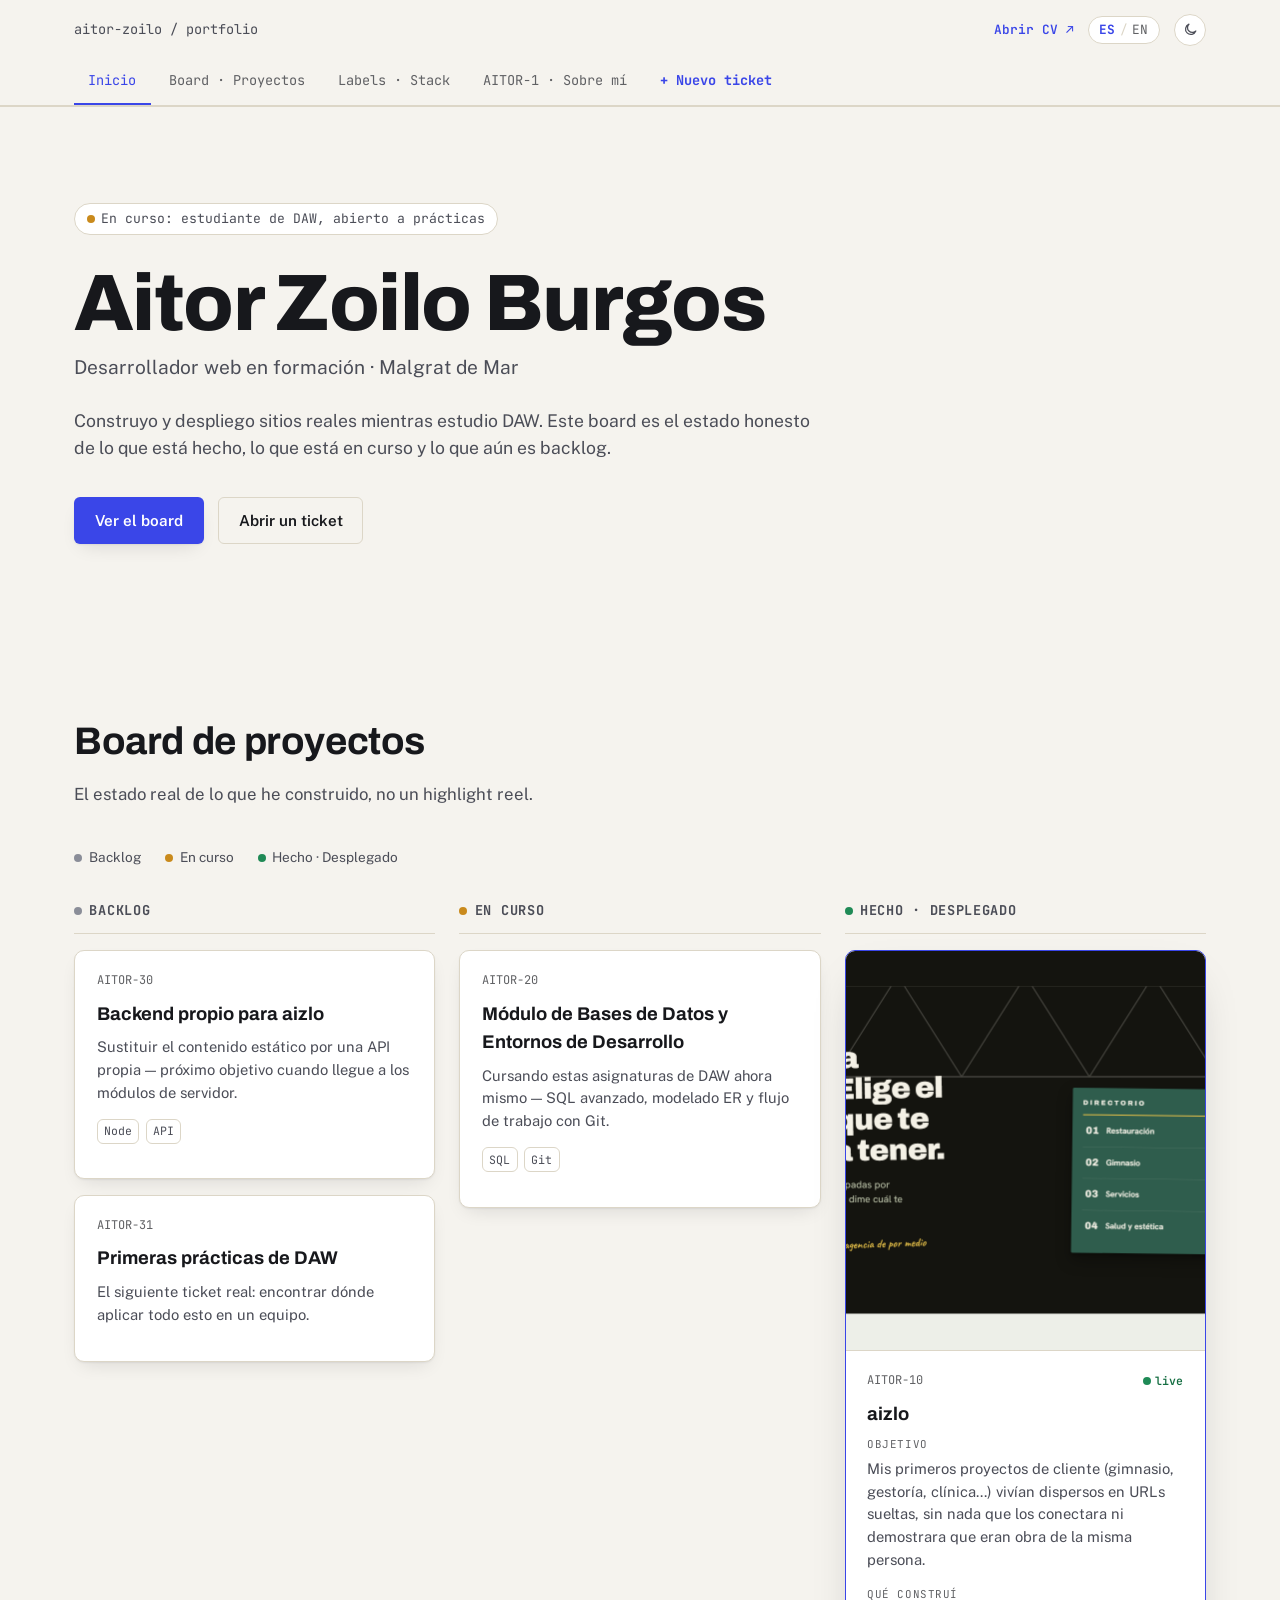
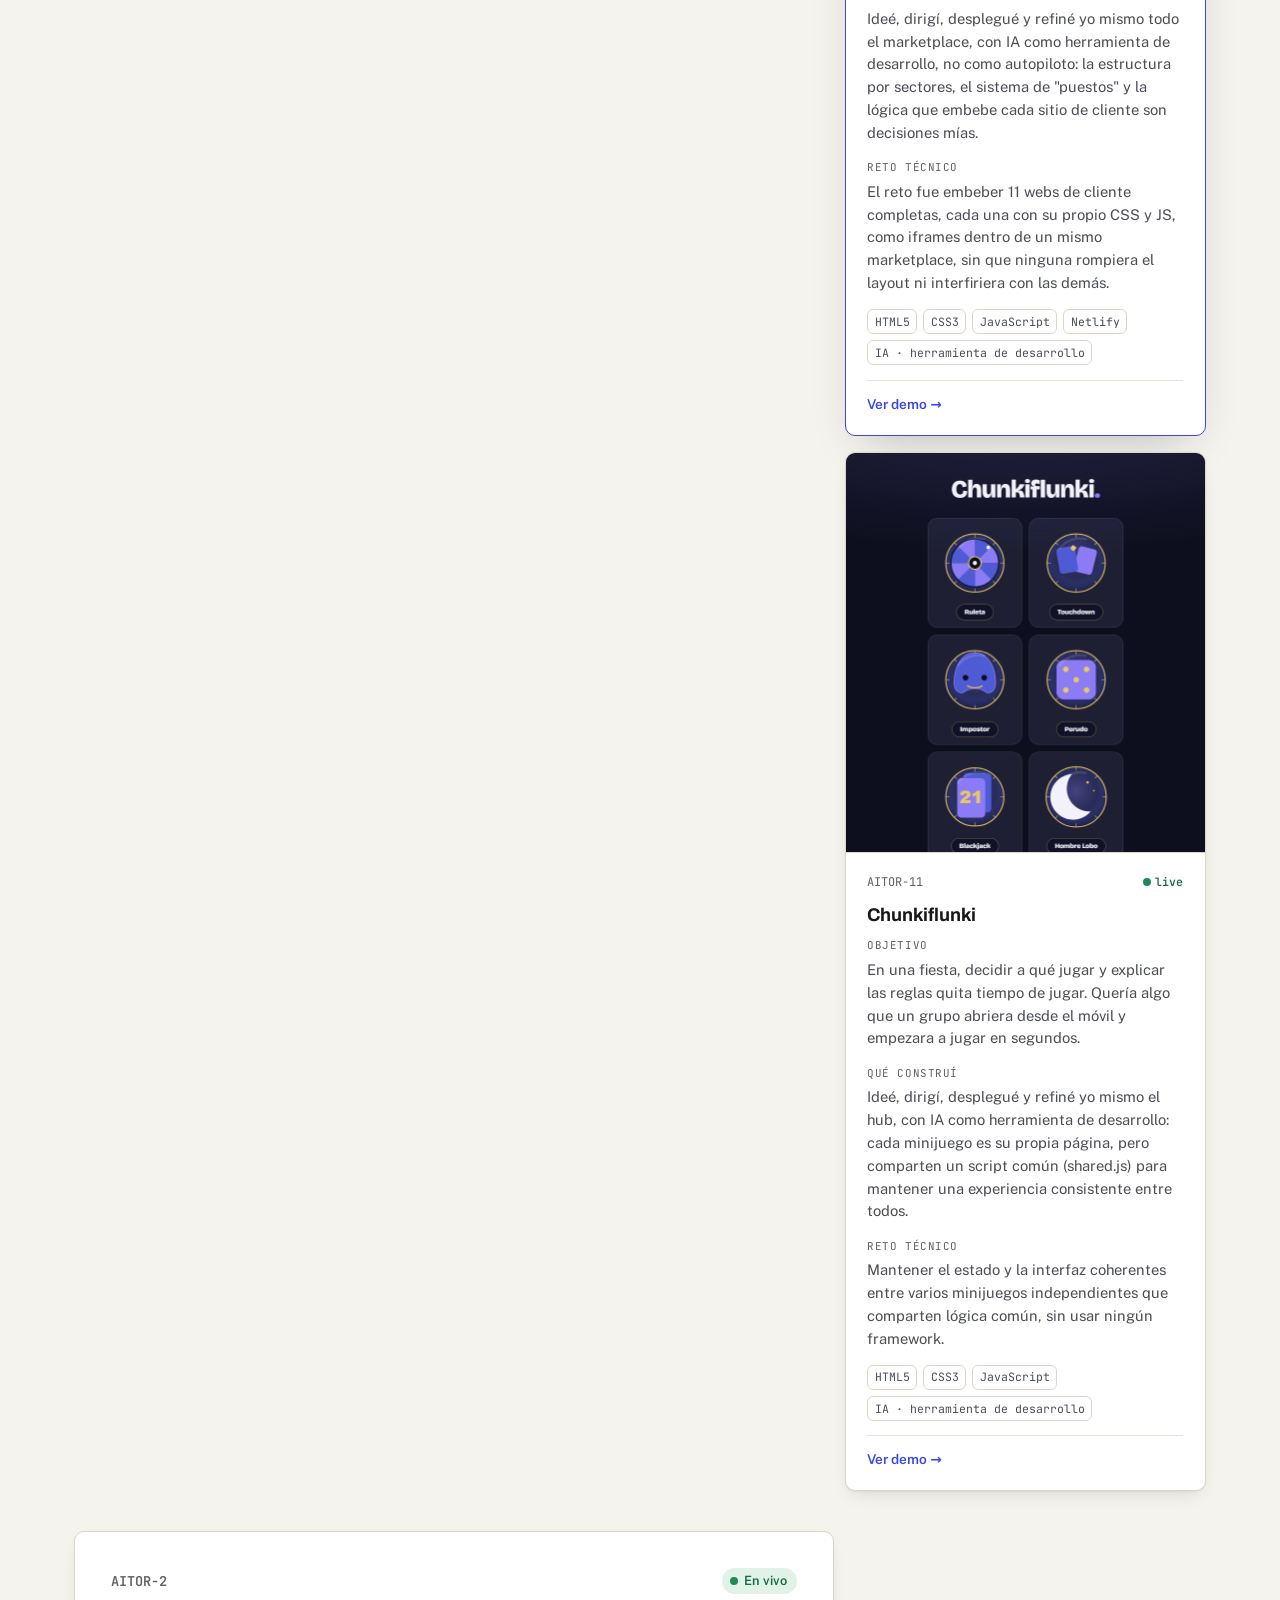
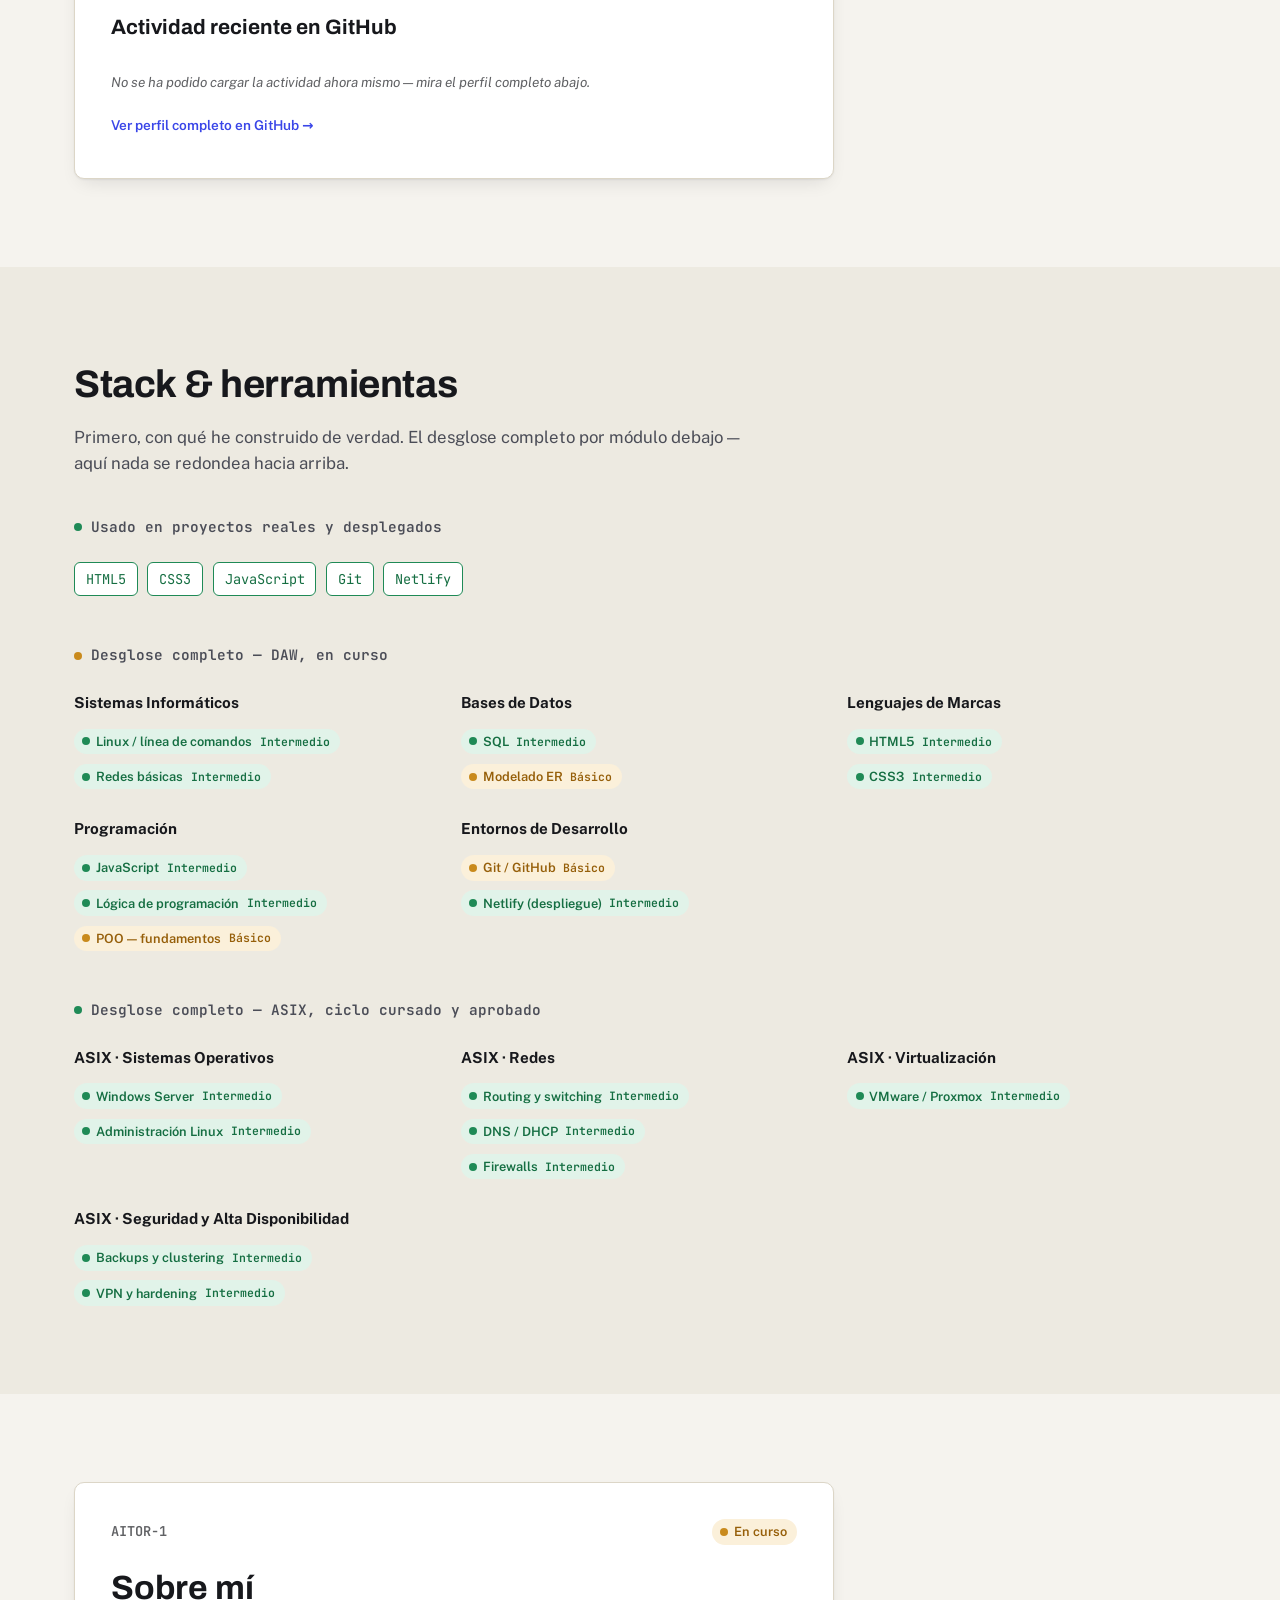
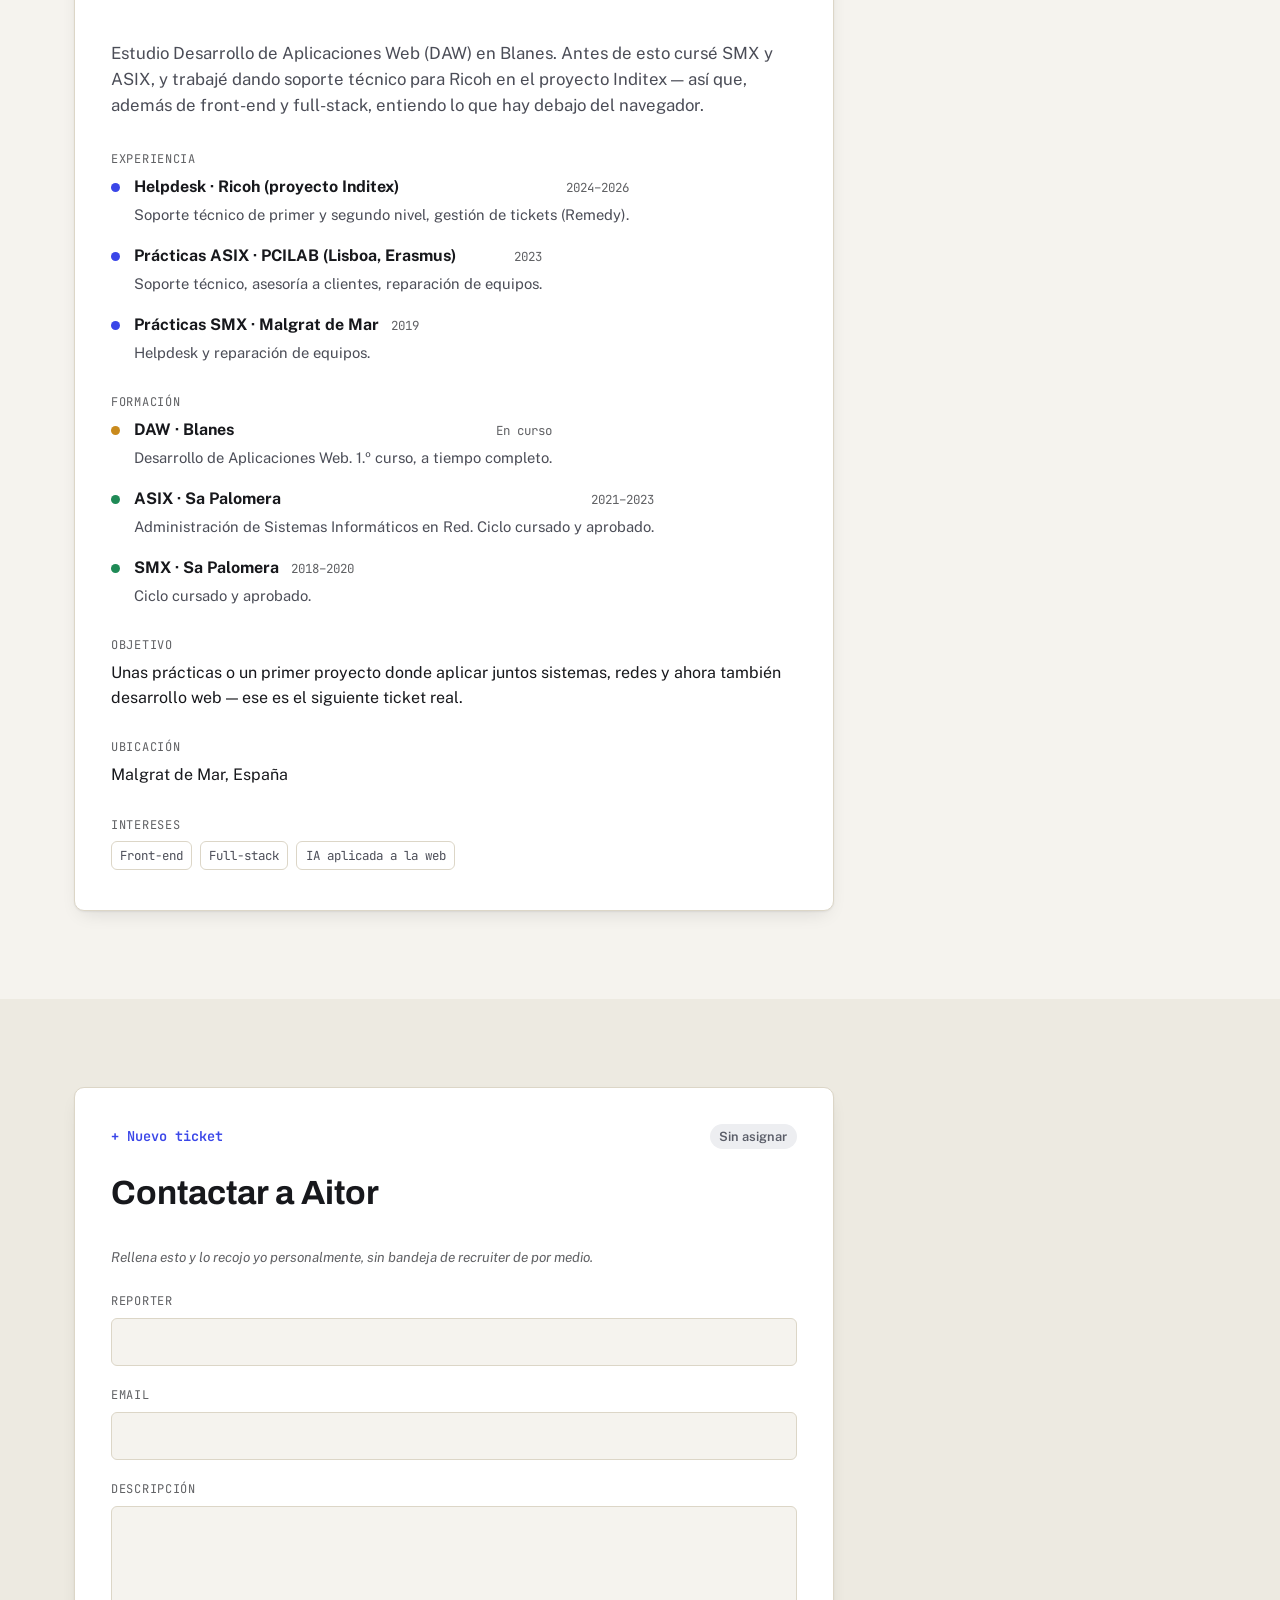
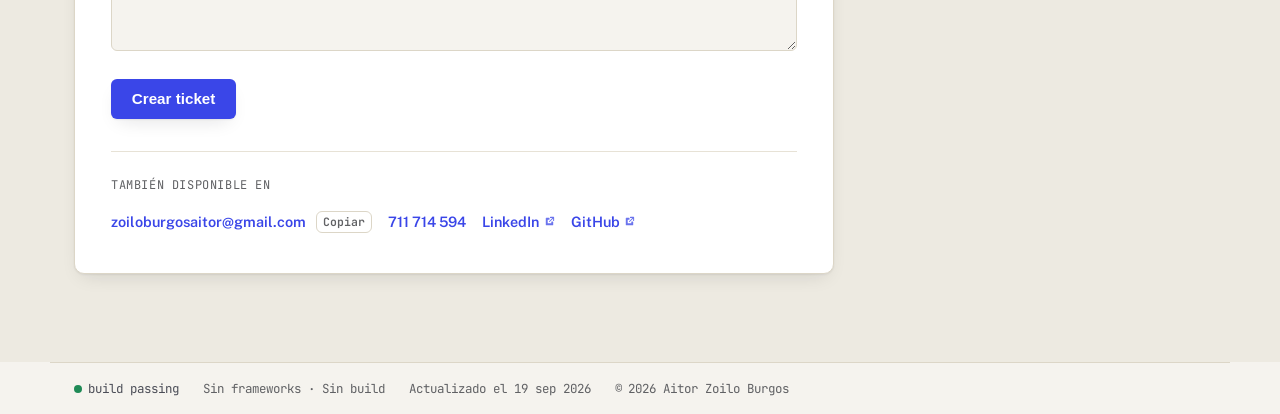
==== commit 36911279: "Rework based on external review: proof-of-work first, honest AI framing - Reorder sections: Proyecto" ====
--- a/index.html
+++ b/index.html
@@ -20,16 +20,16 @@
 <meta property="og:site_name" content="Aitor Zoilo Burgos — Portfolio" />
 <meta property="og:title" content="Aitor Zoilo Burgos — Desarrollador web en formación" />
 <meta property="og:description" content="Estudiante de DAW con ASIX ya aprobado. Proyectos reales en producción, stack honesto y contacto directo." />
-<meta property="og:image" content="PEGA_AQUI_TU_DOMINIO/assets/og-image.png" />
+<meta property="og:image" content="https://portfolioaitorzoilo.netlify.app/assets/og-image.png" />
 <meta property="og:image:width" content="1200" />
 <meta property="og:image:height" content="630" />
-<meta property="og:url" content="PEGA_AQUI_TU_DOMINIO/" />
+<meta property="og:url" content="https://portfolioaitorzoilo.netlify.app/" />
 <meta property="og:locale" content="es_ES" />
 
 <meta name="twitter:card" content="summary_large_image" />
 <meta name="twitter:title" content="Aitor Zoilo Burgos — Desarrollador web en formación" />
 <meta name="twitter:description" content="Estudiante de DAW con ASIX ya aprobado. Proyectos reales en producción, stack honesto y contacto directo." />
-<meta name="twitter:image" content="PEGA_AQUI_TU_DOMINIO/assets/og-image.png" />
+<meta name="twitter:image" content="https://portfolioaitorzoilo.netlify.app/assets/og-image.png" />
 <link rel="icon" type="image/svg+xml" href="assets/favicon.svg" />
 <link rel="preconnect" href="https://fonts.googleapis.com" />
 <link rel="preconnect" href="https://fonts.gstatic.com" crossorigin />
@@ -42,7 +42,7 @@
   "@context": "https://schema.org",
   "@type": "Person",
   "name": "Aitor Zoilo Burgos",
-  "url": "PEGA_AQUI_TU_DOMINIO/",
+  "url": "https://portfolioaitorzoilo.netlify.app/",
   "jobTitle": "Desarrollador web en formación",
   "email": "mailto:zoiloburgosaitor@gmail.com",
   "telephone": "+34711714594",
@@ -70,7 +70,7 @@
   <div class="topbar__inner">
     <a class="topbar__repo" href="#inicio" data-en="aitor-zoilo / portfolio">aitor-zoilo / portfolio</a>
     <div class="topbar__actions">
-      <a class="cv-link" href="assets/cv-aitor-zoilo-burgos.pdf" download data-en="Download CV ↓">Descargar CV ↓</a>
+      <a class="cv-link" href="assets/cv-aitor-zoilo-burgos.pdf" target="_blank" rel="noopener" data-en="Open CV ↗">Abrir CV ↗</a>
       <button class="lang-switch" id="langSwitch" type="button" aria-label="Cambiar idioma / Switch language">
         <span class="lang-switch__opt" data-lang="es" aria-current="true">ES</span>
         <span class="lang-switch__sep">/</span>
@@ -89,9 +89,9 @@
   <nav class="tabbar" aria-label="Secciones del portfolio / Portfolio sections">
     <div class="tabbar__inner">
       <a href="#inicio" class="tabbar__tab is-active" data-en="Inicio">Inicio</a>
+      <a href="#proyectos" class="tabbar__tab" data-en="Board · Proyectos">Board · Proyectos</a>
+      <a href="#stack" class="tabbar__tab" data-en="Labels · Stack">Labels · Stack</a>
       <a href="#sobre-mi" class="tabbar__tab" data-en="AITOR-1 · Sobre mí">AITOR-1 · Sobre mí</a>
-      <a href="#stack" class="tabbar__tab" data-en="Labels · Stack">Labels · Stack</a>
-      <a href="#proyectos" class="tabbar__tab" data-en="Board · Proyectos">Board · Proyectos</a>
       <a href="#contacto" class="tabbar__tab tabbar__tab--cta" data-en="+ Nuevo ticket">+ Nuevo ticket</a>
     </div>
   </nav>
@@ -116,6 +116,76 @@
     </div>
   </section>
 
+  <!-- PROYECTOS -->
+  <section class="section" id="proyectos" aria-labelledby="proyectos-title">
+    <div class="section__inner">
+      <h2 class="section__title" id="proyectos-title" data-en="Projects board">Board de proyectos</h2>
+      <p class="section__lede" data-en="The real state of what I've shipped, not a highlight reel.">El estado real de lo que he construido, no un highlight reel.</p>
+
+      <div class="legend" aria-hidden="true">
+        <span class="legend__item"><span class="dot dot--backlog"></span> <span data-en="Backlog">Backlog</span></span>
+        <span class="legend__item"><span class="dot dot--doing"></span> <span data-en="In progress">En curso</span></span>
+        <span class="legend__item"><span class="dot dot--done"></span> <span data-en="Done · Deployed">Hecho · Desplegado</span></span>
+      </div>
+
+      <div class="board" id="projectsBoard">
+        <div class="board__col" data-status="backlog">
+          <h3 class="board__col-title"><span class="dot dot--backlog"></span> <span data-en="Backlog">Backlog</span></h3>
+          <div class="board__col-body" id="colBacklog"></div>
+        </div>
+        <div class="board__col" data-status="doing">
+          <h3 class="board__col-title"><span class="dot dot--doing"></span> <span data-en="In progress">En curso</span></h3>
+          <div class="board__col-body" id="colDoing"></div>
+        </div>
+        <div class="board__col" data-status="done">
+          <h3 class="board__col-title"><span class="dot dot--done"></span> <span data-en="Done · Deployed">Hecho · Desplegado</span></h3>
+          <div class="board__col-body" id="colDone"></div>
+        </div>
+      </div>
+
+      <div class="ticket ticket--activity">
+        <header class="ticket__head">
+          <span class="ticket__id">AITOR-2</span>
+          <span class="pill pill--done">
+            <span class="dot dot--done" aria-hidden="true"></span>
+            <span data-en="Live">En vivo</span>
+          </span>
+        </header>
+        <h3 class="ticket__title ticket__title--sm" data-en="Recent GitHub activity">Actividad reciente en GitHub</h3>
+        <div id="githubActivity">
+          <p class="ticket__note" data-en="Loading activity…">Cargando actividad…</p>
+        </div>
+        <a class="card__link" href="https://github.com/garbanzinhoo" target="_blank" rel="noopener" data-en="See full profile on GitHub →">Ver perfil completo en GitHub →</a>
+      </div>
+    </div>
+  </section>
+
+  <!-- STACK -->
+  <section class="section section--alt" id="stack" aria-labelledby="stack-title">
+    <div class="section__inner">
+      <h2 class="section__title" id="stack-title" data-en="Stack &amp; tools">Stack &amp; herramientas</h2>
+      <p class="section__lede" data-en="What I've actually shipped with, first. The full breakdown by module below — nothing here is rounded up.">Primero, con qué he construido de verdad. El desglose completo por módulo debajo — aquí nada se redondea hacia arriba.</p>
+
+      <h3 class="labels-subtitle">
+        <span class="dot dot--done" aria-hidden="true"></span>
+        <span data-en="Used in real, shipped projects">Usado en proyectos reales y desplegados</span>
+      </h3>
+      <div class="tech-row" id="productionTech" aria-live="off"></div>
+
+      <h3 class="labels-subtitle labels-subtitle--spaced">
+        <span class="dot dot--doing" aria-hidden="true"></span>
+        <span data-en="Full breakdown — DAW, in progress">Desglose completo — DAW, en curso</span>
+      </h3>
+      <div class="labels-board" id="labelsBoard" aria-live="off"></div>
+
+      <h3 class="labels-subtitle labels-subtitle--spaced">
+        <span class="dot dot--done" aria-hidden="true"></span>
+        <span data-en="Full breakdown — ASIX, cycle completed and passed">Desglose completo — ASIX, ciclo cursado y aprobado</span>
+      </h3>
+      <div class="labels-board" id="labelsBoardAsix" aria-live="off"></div>
+    </div>
+  </section>
+
   <!-- SOBRE MI -->
   <section class="section" id="sobre-mi" aria-labelledby="sobre-mi-title">
     <div class="section__inner">
@@ -129,11 +199,44 @@
         </header>
         <h2 class="ticket__title" id="sobre-mi-title" data-en="About me">Sobre mí</h2>
 
+        <p class="ticket__intro" data-en="I'm studying Web Application Development (DAW) in Blanes. Before this I completed SMX and ASIX, and worked technical support for Ricoh on the Inditex project — so alongside front-end and full-stack, I understand what runs underneath the browser.">Estudio Desarrollo de Aplicaciones Web (DAW) en Blanes. Antes de esto cursé SMX y ASIX, y trabajé dando soporte técnico para Ricoh en el proyecto Inditex — así que, además de front-end y full-stack, entiendo lo que hay debajo del navegador.</p>
+
         <dl class="ticket__fields">
           <div class="ticket__field">
-            <dt data-en="Description">Descripción</dt>
-            <dd data-en="I'm studying Web Application Development (DAW) — first year, full-time — in Blanes, and I enjoy building more than reading about building. Before this I completed SMX and ASIX (Network Systems Administration), and worked as helpdesk support for Ricoh on the Inditex project, so I also understand what runs underneath the browser: servers, networking, real incidents under pressure. I'm interested in front-end and full-stack development, and lately in applying AI to real web projects too: aizlo and Chunkiflunki are both built entirely with AI (vibe coding), not as a trend, but as one more tool in the stack. I learn by shipping code, not just submitting it: both are in production, warts and all, because I'd rather ship something real and imperfect than a perfect mockup nobody uses.">
-              Estudio DAW (1.º curso, a tiempo completo) en Blanes y disfruto más construyendo que leyendo sobre construir. Antes de esto hice SMX y ASIX (Administración de Sistemas Informáticos en Red), y trabajé de soporte helpdesk para Ricoh en el proyecto Inditex, así que también entiendo lo que hay debajo del navegador: servidores, redes, incidencias reales bajo presión. Me interesa el desarrollo front-end y full-stack, y últimamente también cómo aplicar IA a proyectos web reales: aizlo y Chunkiflunki están construidos íntegramente con IA (vibe coding), no como moda, sino como otra herramienta más en el stack. Aprendo escribiendo código que se despliega, no solo que se entrega: ambos están en producción, con sus fallos y sus aciertos, porque prefiero un proyecto real e imperfecto a una maqueta perfecta que nadie usa.
+            <dt data-en="Experience">Experiencia</dt>
+            <dd>
+              <ul class="timeline">
+                <li class="timeline__item">
+                  <span class="timeline__dot" aria-hidden="true"></span>
+                  <div class="timeline__body">
+                    <div class="timeline__top">
+                      <span class="timeline__role" data-en="Helpdesk · Ricoh (Inditex project)">Helpdesk · Ricoh (proyecto Inditex)</span>
+                      <span class="timeline__date">2024–2026</span>
+                    </div>
+                    <p class="timeline__desc" data-en="First/second-level technical support, ticket management (Remedy).">Soporte técnico de primer y segundo nivel, gestión de tickets (Remedy).</p>
+                  </div>
+                </li>
+                <li class="timeline__item">
+                  <span class="timeline__dot" aria-hidden="true"></span>
+                  <div class="timeline__body">
+                    <div class="timeline__top">
+                      <span class="timeline__role" data-en="ASIX internship · PCILAB (Lisbon, Erasmus)">Prácticas ASIX · PCILAB (Lisboa, Erasmus)</span>
+                      <span class="timeline__date">2023</span>
+                    </div>
+                    <p class="timeline__desc" data-en="Technical support, advising clients, hardware repair.">Soporte técnico, asesoría a clientes, reparación de equipos.</p>
+                  </div>
+                </li>
+                <li class="timeline__item">
+                  <span class="timeline__dot" aria-hidden="true"></span>
+                  <div class="timeline__body">
+                    <div class="timeline__top">
+                      <span class="timeline__role" data-en="SMX internship · Malgrat de Mar">Prácticas SMX · Malgrat de Mar</span>
+                      <span class="timeline__date">2019</span>
+                    </div>
+                    <p class="timeline__desc" data-en="Helpdesk and equipment repair.">Helpdesk y reparación de equipos.</p>
+                  </div>
+                </li>
+              </ul>
             </dd>
           </div>
           <div class="ticket__field">
@@ -174,49 +277,12 @@
             </dd>
           </div>
           <div class="ticket__field">
-            <dt data-en="Experience">Experiencia</dt>
-            <dd>
-              <ul class="timeline">
-                <li class="timeline__item">
-                  <span class="timeline__dot" aria-hidden="true"></span>
-                  <div class="timeline__body">
-                    <div class="timeline__top">
-                      <span class="timeline__role" data-en="Helpdesk · Ricoh (Inditex project)">Helpdesk · Ricoh (proyecto Inditex)</span>
-                      <span class="timeline__date">2024–2026</span>
-                    </div>
-                    <p class="timeline__desc" data-en="First/second-level technical support, ticket management (Remedy).">Soporte técnico de primer y segundo nivel, gestión de tickets (Remedy).</p>
-                  </div>
-                </li>
-                <li class="timeline__item">
-                  <span class="timeline__dot" aria-hidden="true"></span>
-                  <div class="timeline__body">
-                    <div class="timeline__top">
-                      <span class="timeline__role" data-en="ASIX internship · PCILAB (Lisbon, Erasmus)">Prácticas ASIX · PCILAB (Lisboa, Erasmus)</span>
-                      <span class="timeline__date">2023</span>
-                    </div>
-                    <p class="timeline__desc" data-en="Technical support, advising clients, hardware repair.">Soporte técnico, asesoría a clientes, reparación de equipos.</p>
-                  </div>
-                </li>
-                <li class="timeline__item">
-                  <span class="timeline__dot" aria-hidden="true"></span>
-                  <div class="timeline__body">
-                    <div class="timeline__top">
-                      <span class="timeline__role" data-en="SMX internship · Malgrat de Mar">Prácticas SMX · Malgrat de Mar</span>
-                      <span class="timeline__date">2019</span>
-                    </div>
-                    <p class="timeline__desc" data-en="Helpdesk and equipment repair.">Helpdesk y reparación de equipos.</p>
-                  </div>
-                </li>
-              </ul>
-            </dd>
+            <dt data-en="Goal">Objetivo</dt>
+            <dd data-en="An internship or a first project to apply systems, networking, and now web development together — that's the actual next ticket.">Unas prácticas o un primer proyecto donde aplicar juntos sistemas, redes y ahora también desarrollo web — ese es el siguiente ticket real.</dd>
           </div>
           <div class="ticket__field">
             <dt data-en="Location">Ubicación</dt>
             <dd>Malgrat de Mar, España</dd>
-          </div>
-          <div class="ticket__field">
-            <dt data-en="Availability">Disponibilidad</dt>
-            <dd data-en="Studying DAW full-time. Looking for an internship or a first project to apply this in.">Estudiando DAW a tiempo completo. Buscando prácticas o un primer proyecto donde aplicar esto.</dd>
           </div>
           <div class="ticket__field">
             <dt data-en="Interests">Intereses</dt>
@@ -227,72 +293,6 @@
             </dd>
           </div>
         </dl>
-
-        <p class="ticket__note" data-en="Note: this is a first draft of my own description. I'm still editing the wording.">Nota: esta descripción es un primer borrador mío. Todavía estoy afinando el texto.</p>
-      </div>
-    </div>
-  </section>
-
-  <!-- STACK -->
-  <section class="section section--alt" id="stack" aria-labelledby="stack-title">
-    <div class="section__inner">
-      <h2 class="section__title" id="stack-title" data-en="Stack &amp; tools">Stack &amp; herramientas</h2>
-      <p class="section__lede" data-en="Organised by module, with honest levels. Nothing here is rounded up.">Organizado por módulo, con niveles honestos. Aquí nada se redondea hacia arriba.</p>
-
-      <h3 class="labels-subtitle">
-        <span class="dot dot--doing" aria-hidden="true"></span>
-        <span data-en="DAW — in progress">DAW — en curso</span>
-      </h3>
-      <div class="labels-board" id="labelsBoard" aria-live="off"></div>
-
-      <h3 class="labels-subtitle labels-subtitle--spaced">
-        <span class="dot dot--done" aria-hidden="true"></span>
-        <span data-en="ASIX — cycle completed and passed">ASIX — ciclo cursado y aprobado</span>
-      </h3>
-      <div class="labels-board" id="labelsBoardAsix" aria-live="off"></div>
-    </div>
-  </section>
-
-  <!-- PROYECTOS -->
-  <section class="section" id="proyectos" aria-labelledby="proyectos-title">
-    <div class="section__inner">
-      <h2 class="section__title" id="proyectos-title" data-en="Projects board">Board de proyectos</h2>
-      <p class="section__lede" data-en="The real state of what I've shipped, not a highlight reel.">El estado real de lo que he construido, no un highlight reel.</p>
-
-      <div class="legend" aria-hidden="true">
-        <span class="legend__item"><span class="dot dot--backlog"></span> <span data-en="Backlog">Backlog</span></span>
-        <span class="legend__item"><span class="dot dot--doing"></span> <span data-en="In progress">En curso</span></span>
-        <span class="legend__item"><span class="dot dot--done"></span> <span data-en="Done · Deployed">Hecho · Desplegado</span></span>
-      </div>
-
-      <div class="board" id="projectsBoard">
-        <div class="board__col" data-status="backlog">
-          <h3 class="board__col-title"><span class="dot dot--backlog"></span> <span data-en="Backlog">Backlog</span></h3>
-          <div class="board__col-body" id="colBacklog"></div>
-        </div>
-        <div class="board__col" data-status="doing">
-          <h3 class="board__col-title"><span class="dot dot--doing"></span> <span data-en="In progress">En curso</span></h3>
-          <div class="board__col-body" id="colDoing"></div>
-        </div>
-        <div class="board__col" data-status="done">
-          <h3 class="board__col-title"><span class="dot dot--done"></span> <span data-en="Done · Deployed">Hecho · Desplegado</span></h3>
-          <div class="board__col-body" id="colDone"></div>
-        </div>
-      </div>
-
-      <div class="ticket ticket--activity">
-        <header class="ticket__head">
-          <span class="ticket__id">AITOR-2</span>
-          <span class="pill pill--done">
-            <span class="dot dot--done" aria-hidden="true"></span>
-            <span data-en="Live">En vivo</span>
-          </span>
-        </header>
-        <h3 class="ticket__title ticket__title--sm" data-en="Recent GitHub activity">Actividad reciente en GitHub</h3>
-        <div id="githubActivity">
-          <p class="ticket__note" data-en="Loading activity…">Cargando actividad…</p>
-        </div>
-        <a class="card__link" href="https://github.com/garbanzinhoo" target="_blank" rel="noopener" data-en="See full profile on GitHub →">Ver perfil completo en GitHub →</a>
       </div>
     </div>
   </section>
@@ -339,11 +339,11 @@
           <div class="watchers__links">
             <span class="watchers__email">
               <a href="mailto:zoiloburgosaitor@gmail.com">zoiloburgosaitor@gmail.com</a>
-              <button class="copy-btn" type="button" data-copy="zoiloburgosaitor@gmail.com" data-en="Copy" data-en-copied="Copied!">Copiar</button>
+              <button class="copy-btn" type="button" data-copy="zoiloburgosaitor@gmail.com" data-en="Copy" data-en-copied="Copied!" aria-live="polite">Copiar</button>
             </span>
             <a href="tel:+34711714594">711 714 594</a>
-            <a href="https://www.linkedin.com/in/aitor-zoilo-burgos-a5080728b" target="_blank" rel="noopener">LinkedIn</a>
-            <a href="https://github.com/garbanzinhoo" target="_blank" rel="noopener">GitHub</a>
+            <a href="https://www.linkedin.com/in/aitor-zoilo-burgos-a5080728b" target="_blank" rel="noopener">LinkedIn<svg class="ext-icon" viewBox="0 0 24 24" width="11" height="11" fill="none" stroke="currentColor" stroke-width="2.2" stroke-linecap="round" stroke-linejoin="round" aria-hidden="true"><path d="M14 3h7v7M21 3l-9 9M5 5h6v2H7v10h10v-4h2v6H5z" /></svg></a>
+            <a href="https://github.com/garbanzinhoo" target="_blank" rel="noopener">GitHub<svg class="ext-icon" viewBox="0 0 24 24" width="11" height="11" fill="none" stroke="currentColor" stroke-width="2.2" stroke-linecap="round" stroke-linejoin="round" aria-hidden="true"><path d="M14 3h7v7M21 3l-9 9M5 5h6v2H7v10h10v-4h2v6H5z" /></svg></a>
           </div>
         </div>
       </div>
--- a/css/styles.css
+++ b/css/styles.css
@@ -361,6 +361,7 @@
 .copy-btn.is-copied { color: var(--state-done-ink); border-color: var(--state-done); }
 
 .tabbar {
+  position: relative;
   border-bottom: 1px solid var(--line);
   overflow-x: auto;
   scrollbar-width: none;
@@ -514,9 +515,16 @@
   margin-top: 1.4rem;
 }
 
+.ticket__intro {
+  color: var(--ink-soft);
+  font-size: 1.05rem;
+  max-width: var(--measure);
+  margin: 0 0 2rem;
+}
+
 .ticket__fields {
   display: grid;
-  gap: 1.4rem;
+  gap: 1.75rem;
   margin: 0;
 }
 
@@ -616,6 +624,19 @@
 }
 .labels-subtitle--spaced { margin-top: 3rem; }
 
+.tech-row {
+  display: flex;
+  flex-wrap: wrap;
+  gap: 0.6rem;
+  margin-bottom: 1rem;
+}
+.tech-row .tag {
+  font-size: 0.85rem;
+  padding: 0.4em 0.8em;
+  border-color: var(--state-done);
+  color: var(--state-done-ink);
+}
+
 .labels-board {
   display: grid;
   grid-template-columns: repeat(auto-fit, minmax(280px, 1fr));
@@ -685,7 +706,7 @@
   background: var(--card-bg);
   border: 1px solid var(--line);
   border-radius: var(--radius-card);
-  padding: 1.25rem 1.35rem;
+  overflow: hidden;
   box-shadow: var(--shadow-card);
   transition: transform 0.25s var(--ease-out), box-shadow 0.25s var(--ease-out);
 }
@@ -698,6 +719,32 @@
   border-color: var(--accent);
   box-shadow: var(--shadow-lift);
 }
+
+.card__preview {
+  display: block;
+  width: 100%;
+  aspect-ratio: 16 / 10;
+  object-fit: cover;
+  object-position: top;
+  background: var(--board-bg-soft);
+  border-bottom: 1px solid var(--line);
+}
+
+.card__body {
+  padding: 1.25rem 1.35rem;
+}
+
+.card__meta-field { margin-bottom: 0.9rem; }
+.card__meta-label {
+  display: block;
+  font-family: var(--font-mono);
+  font-size: 0.68rem;
+  text-transform: uppercase;
+  letter-spacing: 0.05em;
+  color: var(--ink-faint);
+  margin-bottom: 0.3rem;
+}
+.card__meta-field .card__desc { margin-bottom: 0; }
 
 .card__head {
   display: flex;
@@ -826,6 +873,8 @@
   text-decoration: none;
 }
 .watchers__links a:hover { text-decoration: underline; }
+.watchers__links a { display: inline-flex; align-items: center; gap: 0.3em; }
+.ext-icon { flex: none; opacity: 0.75; }
 
 /* ---------- Status bar footer ---------- */
 
@@ -862,6 +911,18 @@
 @media (max-width: 900px) {
   .board { grid-template-columns: 1fr; }
   .labels-board { grid-template-columns: 1fr 1fr; }
+
+  /* Signals the tab row scrolls horizontally — narrow viewports overflow it */
+  .tabbar::after {
+    content: "";
+    position: absolute;
+    top: 0;
+    right: 0;
+    bottom: 0;
+    width: 28px;
+    background: linear-gradient(to right, transparent, var(--board-bg));
+    pointer-events: none;
+  }
 }
 
 @media (max-width: 640px) {
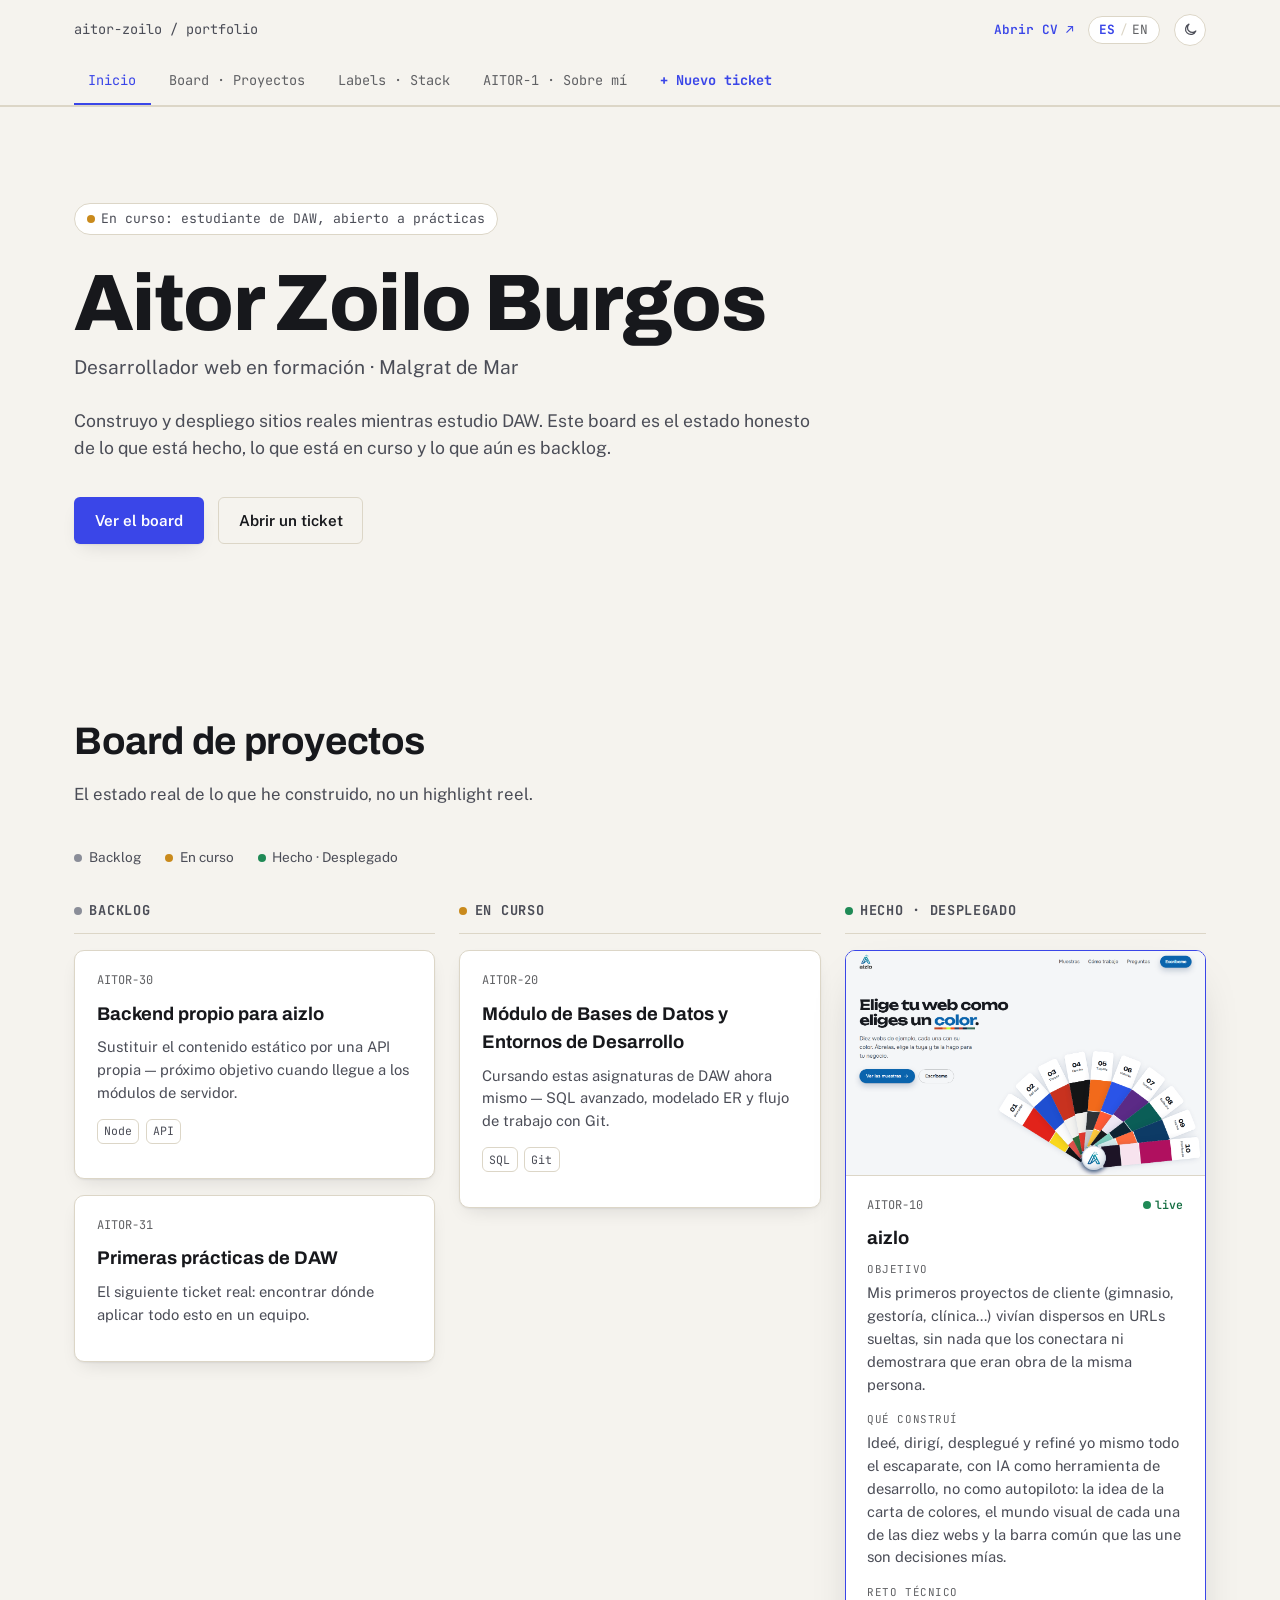
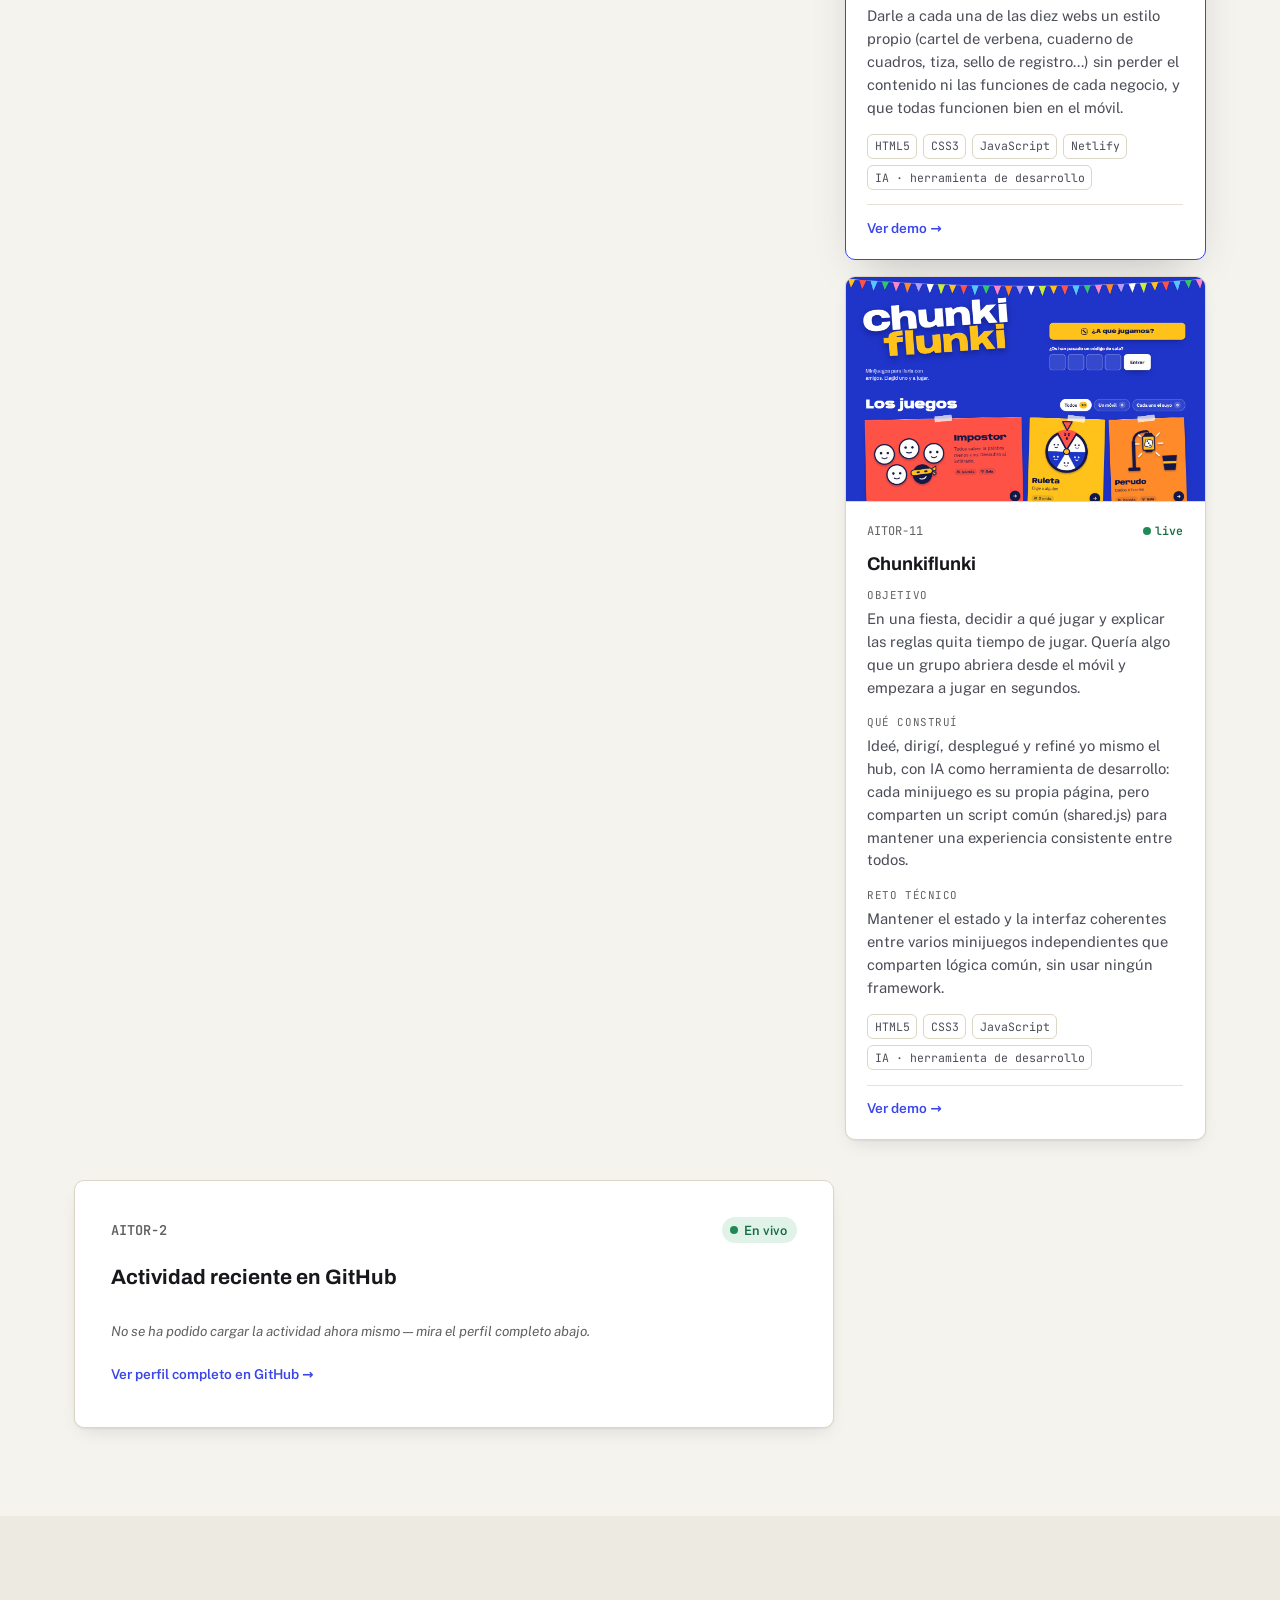
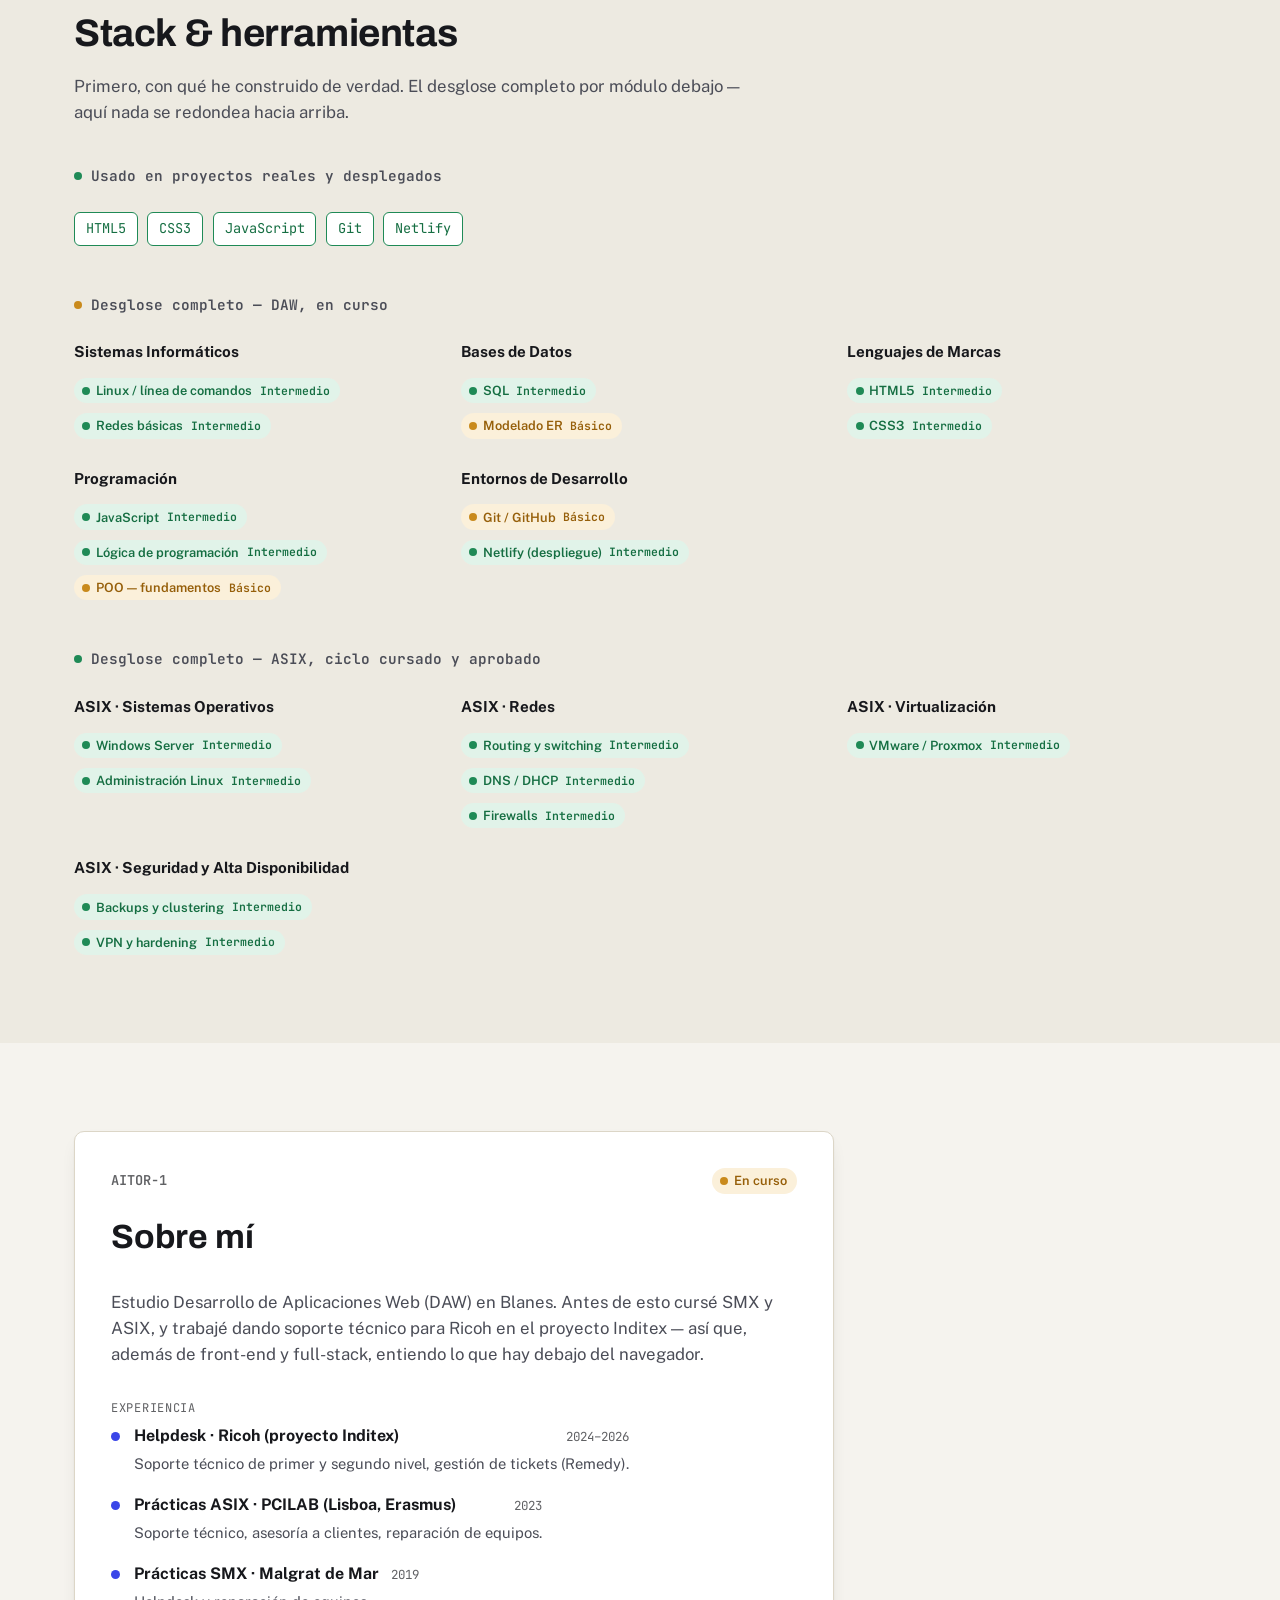
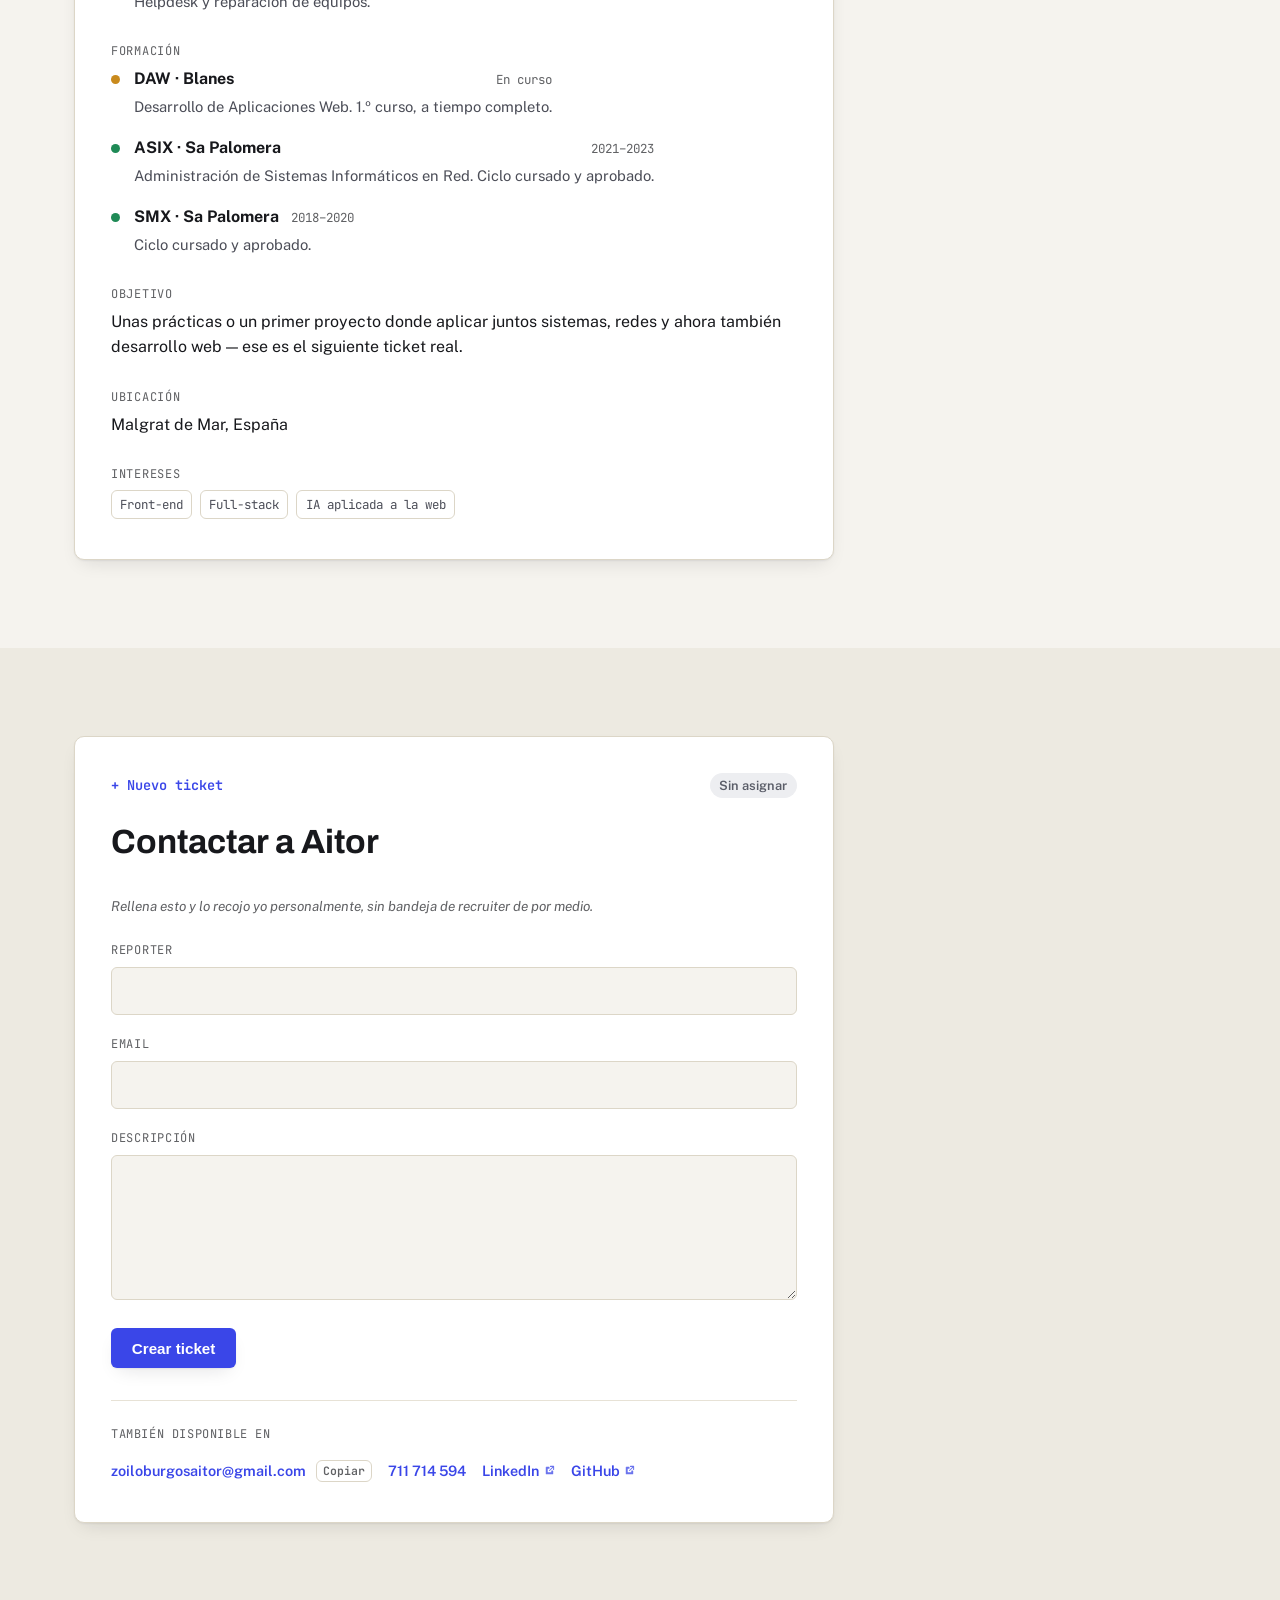
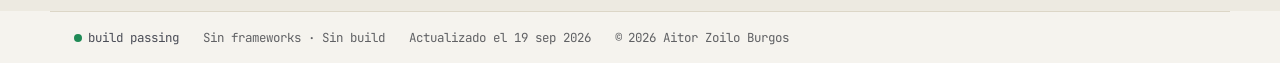
==== commit 5ef085fc: "Keep each language in its own file The early theme script moves to tema-inicial.js and the style att" ====
--- a/index.html
+++ b/index.html
@@ -6,14 +6,7 @@
 <title>Aitor Zoilo Burgos — Estudiante de DAW</title>
 <meta name="description" content="Portfolio de Aitor Zoilo Burgos, estudiante de DAW en Malgrat de Mar. Proyectos reales en producción, stack en formación y contacto directo." />
 <meta name="color-scheme" content="light dark" />
-<script>
-  (function () {
-    try {
-      var t = localStorage.getItem("aitor-portfolio-theme");
-      if (t === "light" || t === "dark") document.documentElement.setAttribute("data-theme", t);
-    } catch (e) {}
-  })();
-</script>
+<script src="tema-inicial.js"></script>
 
 <!-- Open Graph / redes sociales (LinkedIn, WhatsApp, etc.) -->
 <meta property="og:type" content="website" />
--- a/css/styles.css
+++ b/css/styles.css
@@ -723,6 +723,7 @@
 .card__preview {
   display: block;
   width: 100%;
+  height: auto;
   aspect-ratio: 16 / 10;
   object-fit: cover;
   object-position: top;
@@ -940,3 +941,16 @@
   .hero__inner { padding: 0 1.1rem; }
   .statusbar { flex-direction: column; gap: 0.5rem; }
 }
+
+/* Estilos que antes iban escritos en 404.html (atributos style). */
+.e-404-1 { min-height: 100vh; display: flex; align-items: center; justify-content: center; padding: 1.5rem; }
+.e-404-2 { text-align: left; }
+.e-404-3 { color: var(--ink-soft); max-width: 60ch; }
+.e-404-4 { font-style: normal; margin-top: 0.75rem; }
+.e-404-5 { margin-top: 2rem; }
+
+/* Estilos que antes iban escritos en gracias.html (atributos style). */
+.e-gracias-1 { min-height: 100vh; display: flex; align-items: center; justify-content: center; padding: 1.5rem; }
+.e-gracias-2 { text-align: left; }
+.e-gracias-3 { color: var(--ink-soft); max-width: 60ch; }
+.e-gracias-4 { margin-top: 2rem; }
